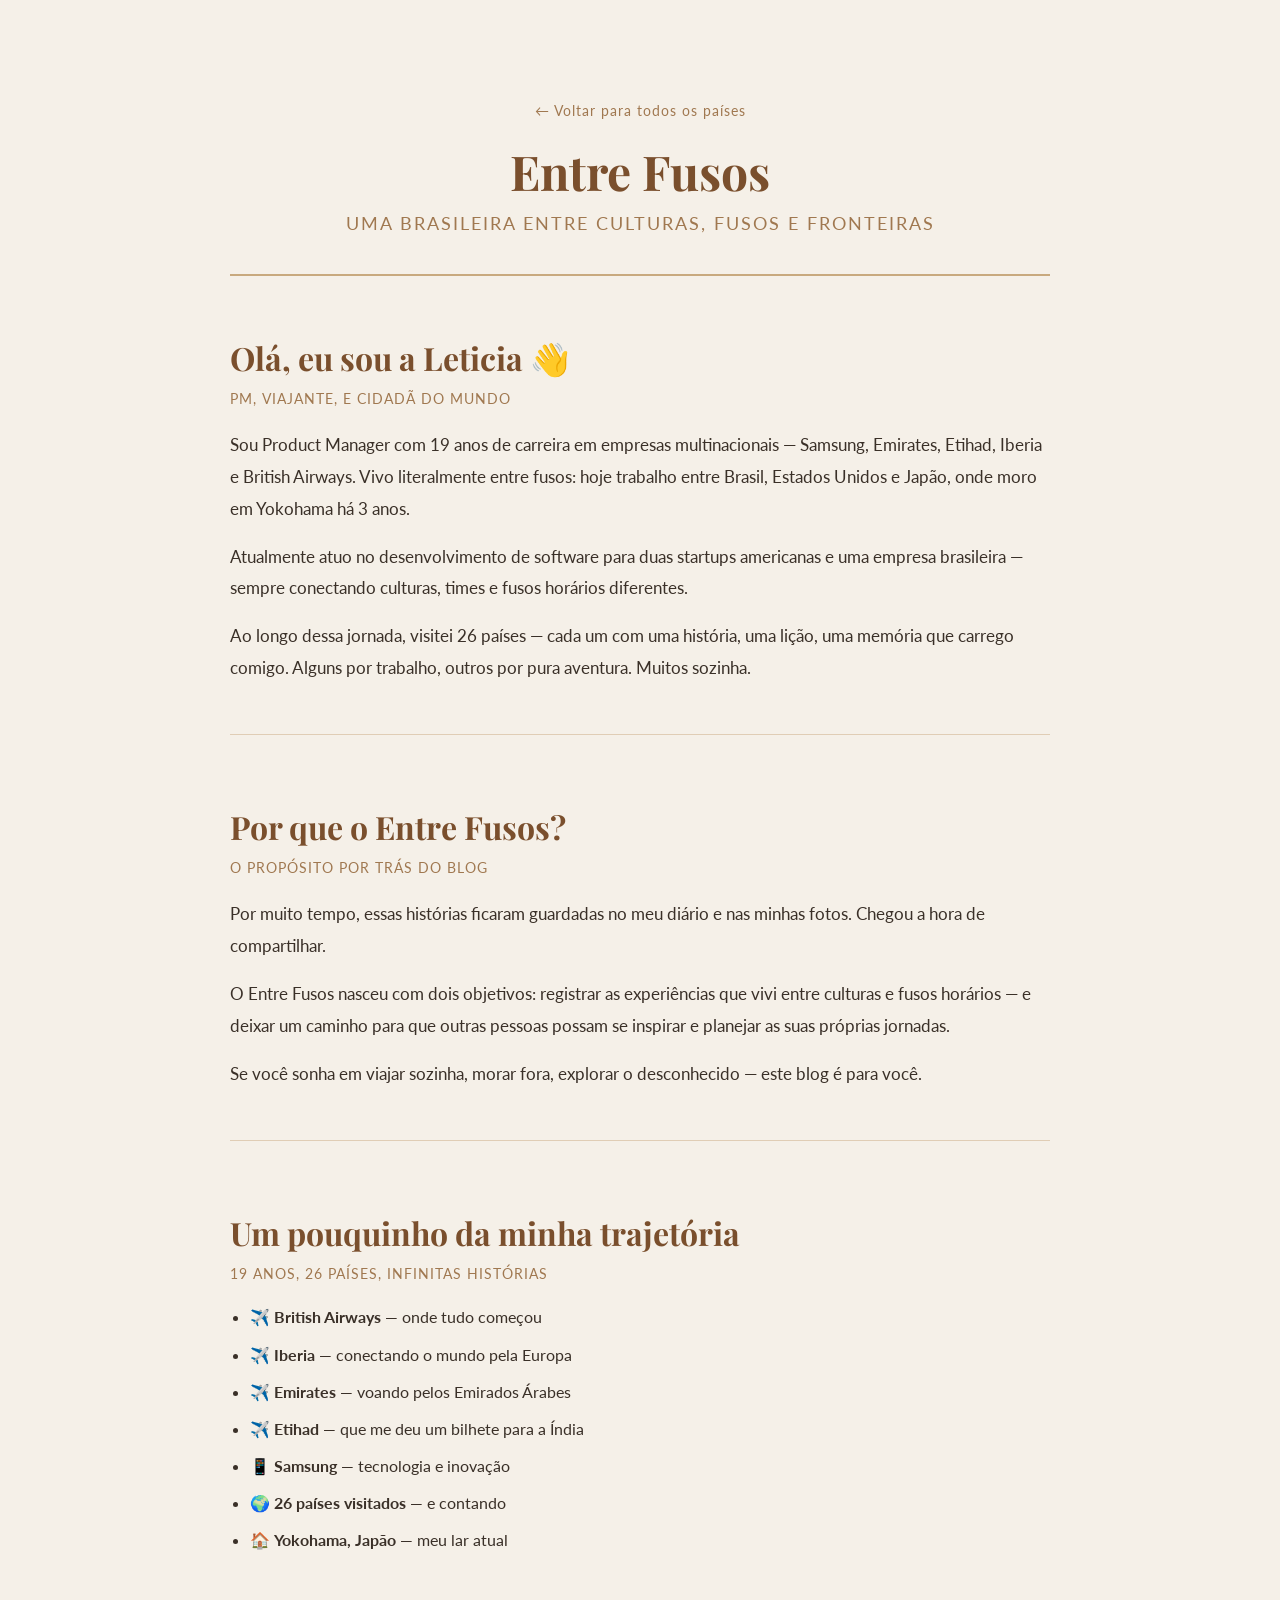
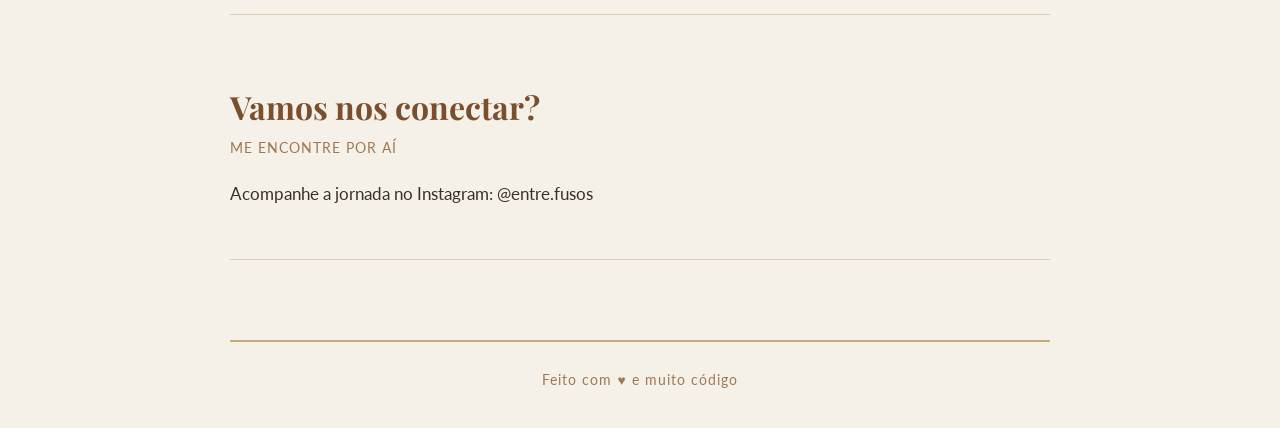
==== sobre.html @ e642a3bf "pagina sobre mim adicionada" ====
<!DOCTYPE html>
<html lang="pt-BR">
  <head>
    <meta charset="UTF-8" />
    <title>Sobre — Entre Fusos</title>
    <link rel="stylesheet" href="style.css" />
  </head>
  <body>

    <header>
      <a href="index.html">← Voltar para todos os países</a>
      <h1>Entre Fusos</h1>
      <p>Uma brasileira entre culturas, fusos e fronteiras</p>
    </header>

    <main>

      <article>
        <h2>Olá, eu sou a Leticia 👋</h2>
        <p class="data">PM, viajante, e cidadã do mundo</p>

       <p>
          Sou Product Manager com 19 anos de carreira em empresas multinacionais 
          — Samsung, Emirates, Etihad, Iberia e British Airways. Vivo literalmente 
          entre fusos: hoje trabalho entre Brasil, Estados Unidos e Japão, 
          onde moro em Yokohama há 3 anos.
        </p>
        <p>
          Atualmente atuo no desenvolvimento de software para duas startups 
          americanas e uma empresa brasileira — sempre conectando culturas, 
          times e fusos horários diferentes.
        </p>

        <p>
          Ao longo dessa jornada, visitei 26 países — cada um com uma história, 
          uma lição, uma memória que carrego comigo. Alguns por trabalho, 
          outros por pura aventura. Muitos sozinha.
        </p>
      </article>

      <article>
        <h2>Por que o Entre Fusos?</h2>
        <p class="data">O propósito por trás do blog</p>

        <p>
          Por muito tempo, essas histórias ficaram guardadas no meu diário e nas 
          minhas fotos. Chegou a hora de compartilhar.
        </p>

        <p>
          O Entre Fusos nasceu com dois objetivos: registrar as experiências que 
          vivi entre culturas e fusos horários — e deixar um caminho para que 
          outras pessoas possam se inspirar e planejar as suas próprias jornadas.
        </p>

        <p>
          Se você sonha em viajar sozinha, morar fora, explorar o desconhecido — 
          este blog é para você.
        </p>
      </article>

      <article>
        <h2>Um pouquinho da minha trajetória</h2>
        <p class="data">19 anos, 26 países, infinitas histórias</p>

        <ul>
          <li>✈️ <strong>British Airways</strong> — onde tudo começou</li>
          <li>✈️ <strong>Iberia</strong> — conectando o mundo pela Europa</li>
          <li>✈️ <strong>Emirates</strong> — voando pelos Emirados Árabes</li>
          <li>✈️ <strong>Etihad</strong> — que me deu um bilhete para a Índia</li>
          <li>📱 <strong>Samsung</strong> — tecnologia e inovação</li>
          <li>🌍 <strong>26 países visitados</strong> — e contando</li>
          <li>🏠 <strong>Yokohama, Japão</strong> — meu lar atual</li>
        </ul>
      </article>

      <article>
        <h2>Vamos nos conectar?</h2>
        <p class="data">Me encontre por aí</p>
        <p>
          Acompanhe a jornada no Instagram: 
          <a href="https://instagram.com/entre.fusos" target="_blank">@entre.fusos</a>
        </p>
      </article>

    </main>

    <footer>
      <p>Feito com ♥ e muito código</p>
    </footer>

  </body>
</html>
---- style.css ----
/* ===== FONTES ===== */
@import url('https://fonts.googleapis.com/css2?family=Playfair+Display:wght@400;700&family=Lato:wght@400;300&display=swap');

/* ===== GERAL ===== */
* {
  box-sizing: border-box;
  margin: 0;
  padding: 0;
}

body {
  font-family: 'Lato', sans-serif;
  background-color: #f5f0e8;
  color: #3a3028;
  max-width: 860px;
  margin: 0 auto;
  padding: 40px 20px;
}

/* ===== HEADER ===== */
header {
  text-align: center;
  padding: 60px 0 40px;
  border-bottom: 2px solid #c8a97e;
  margin-bottom: 60px;
}

header h1 {
  font-family: 'Playfair Display', serif;
  font-size: 3rem;
  color: #7a4f2d;
  margin-bottom: 10px;
}

header p {
  font-size: 1.1rem;
  color: #a07850;
  letter-spacing: 2px;
  text-transform: uppercase;
}

header a {
  display: inline-block;
  margin-bottom: 20px;
  color: #a07850;
  text-decoration: none;
  font-size: 0.9rem;
  letter-spacing: 1px;
}

header a:hover {
  color: #7a4f2d;
}

/* ===== GRADE DE PAÍSES ===== */
.grade {
  display: grid;
  grid-template-columns: repeat(4, 1fr);
  gap: 20px;
}

.card {
  background-color: #fff8f0;
  border: 1px solid #e0cdb5;
  border-radius: 12px;
  padding: 30px 15px;
  text-align: center;
  font-size: 1rem;
  font-family: 'Lato', sans-serif;
  color: #3a3028;
  transition: transform 0.2s, box-shadow 0.2s;
  box-shadow: 0 2px 6px rgba(0,0,0,0.05);
}

.card:hover {
  transform: translateY(-4px);
  box-shadow: 0 8px 20px rgba(0,0,0,0.1);
}

a {
  text-decoration: none;
  color: #3a3028;
}

/* ===== ARTIGOS ===== */
article {
  margin-bottom: 70px;
  padding-bottom: 50px;
  border-bottom: 1px solid #e0cdb5;
}

article h2 {
  font-family: 'Playfair Display', serif;
  font-size: 2rem;
  color: #7a4f2d;
  margin-bottom: 8px;
}

article p {
  font-size: 1.05rem;
  line-height: 1.9;
  margin-top: 16px;
  color: #3a3028;
}

.data {
  color: #a07850;
  font-size: 0.85rem;
  letter-spacing: 1px;
  text-transform: uppercase;
  margin-top: 0 !important;
}

/* ===== FOTOS COM LEGENDA ===== */
figure {
  margin: 30px 0;
}

figure img {
  width: 100%;
  border-radius: 8px;
  display: block;
}

figcaption {
  margin-top: 10px;
  font-size: 0.85rem;
  color: #a07850;
  text-align: center;
  font-style: italic;
}

/* ===== VIDEO ===== */
iframe {
  width: 100%;
  height: 400px;
  border-radius: 8px;
  margin-top: 30px;
}

/* ===== FOOTER ===== */
footer {
  margin-top: 80px;
  border-top: 2px solid #c8a97e;
  padding-top: 30px;
  font-size: 0.85rem;
  color: #a07850;
  text-align: center;
  letter-spacing: 1px;
}/* Filtros */
.filtros {
  display: flex;
  flex-wrap: wrap;
  gap: 10px;
  margin-bottom: 40px;
}

.filtro {
  background-color: #fff8f0;
  border: 1px solid #e0cdb5;
  border-radius: 20px;
  padding: 8px 20px;
  font-family: 'Lato', sans-serif;
  font-size: 0.9rem;
  color: #3a3028;
  cursor: pointer;
  transition: all 0.2s;
}

.filtro:hover {
  background-color: #c8a97e;
  color: #fff;
}

.filtro.ativo {
  background-color: #7a4f2d;
  color: #fff;
  border-color: #7a4f2d;
}/* Listas */
article ul {
  margin-top: 16px;
  padding-left: 20px;
}

article ul li {
  margin-bottom: 10px;
  line-height: 1.7;
}

article h3 {
  font-family: 'Playfair Display', serif;
  font-size: 1.2rem;
  color: #7a4f2d;
  margin-top: 30px;
}
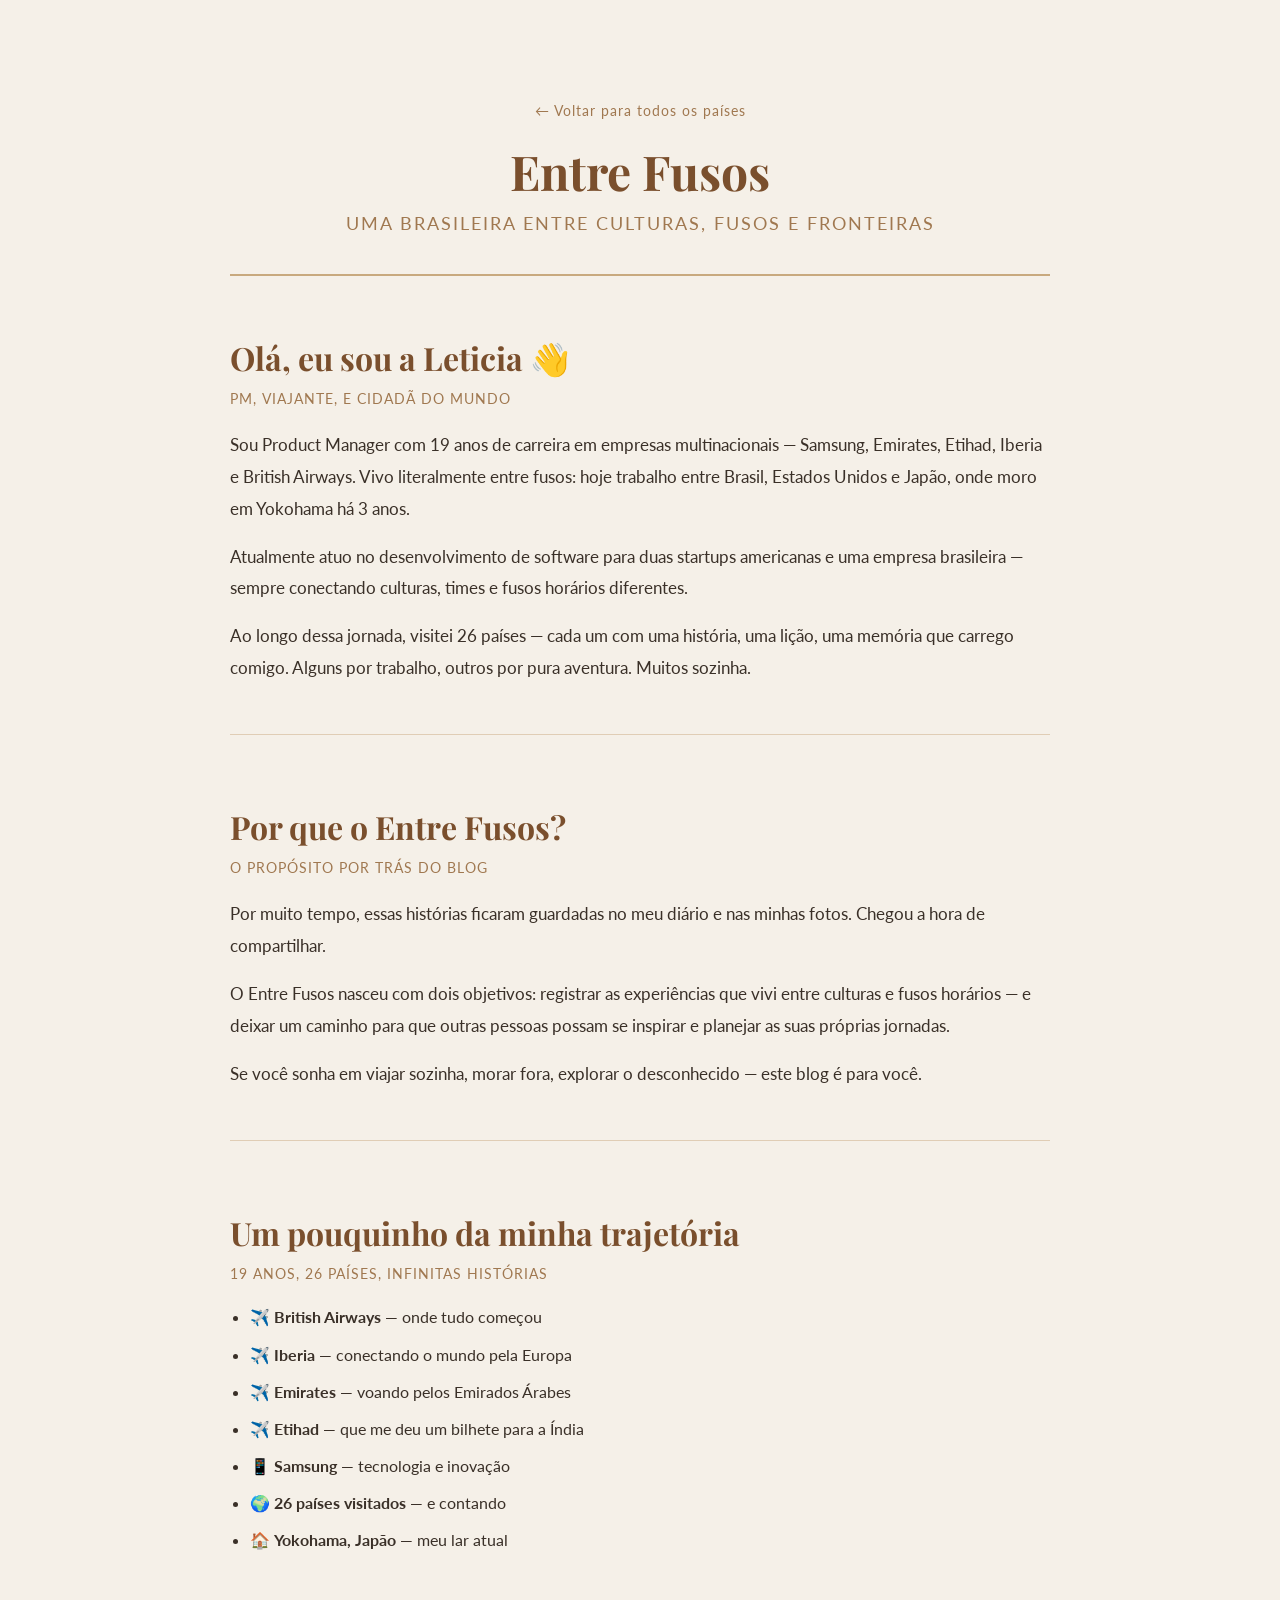
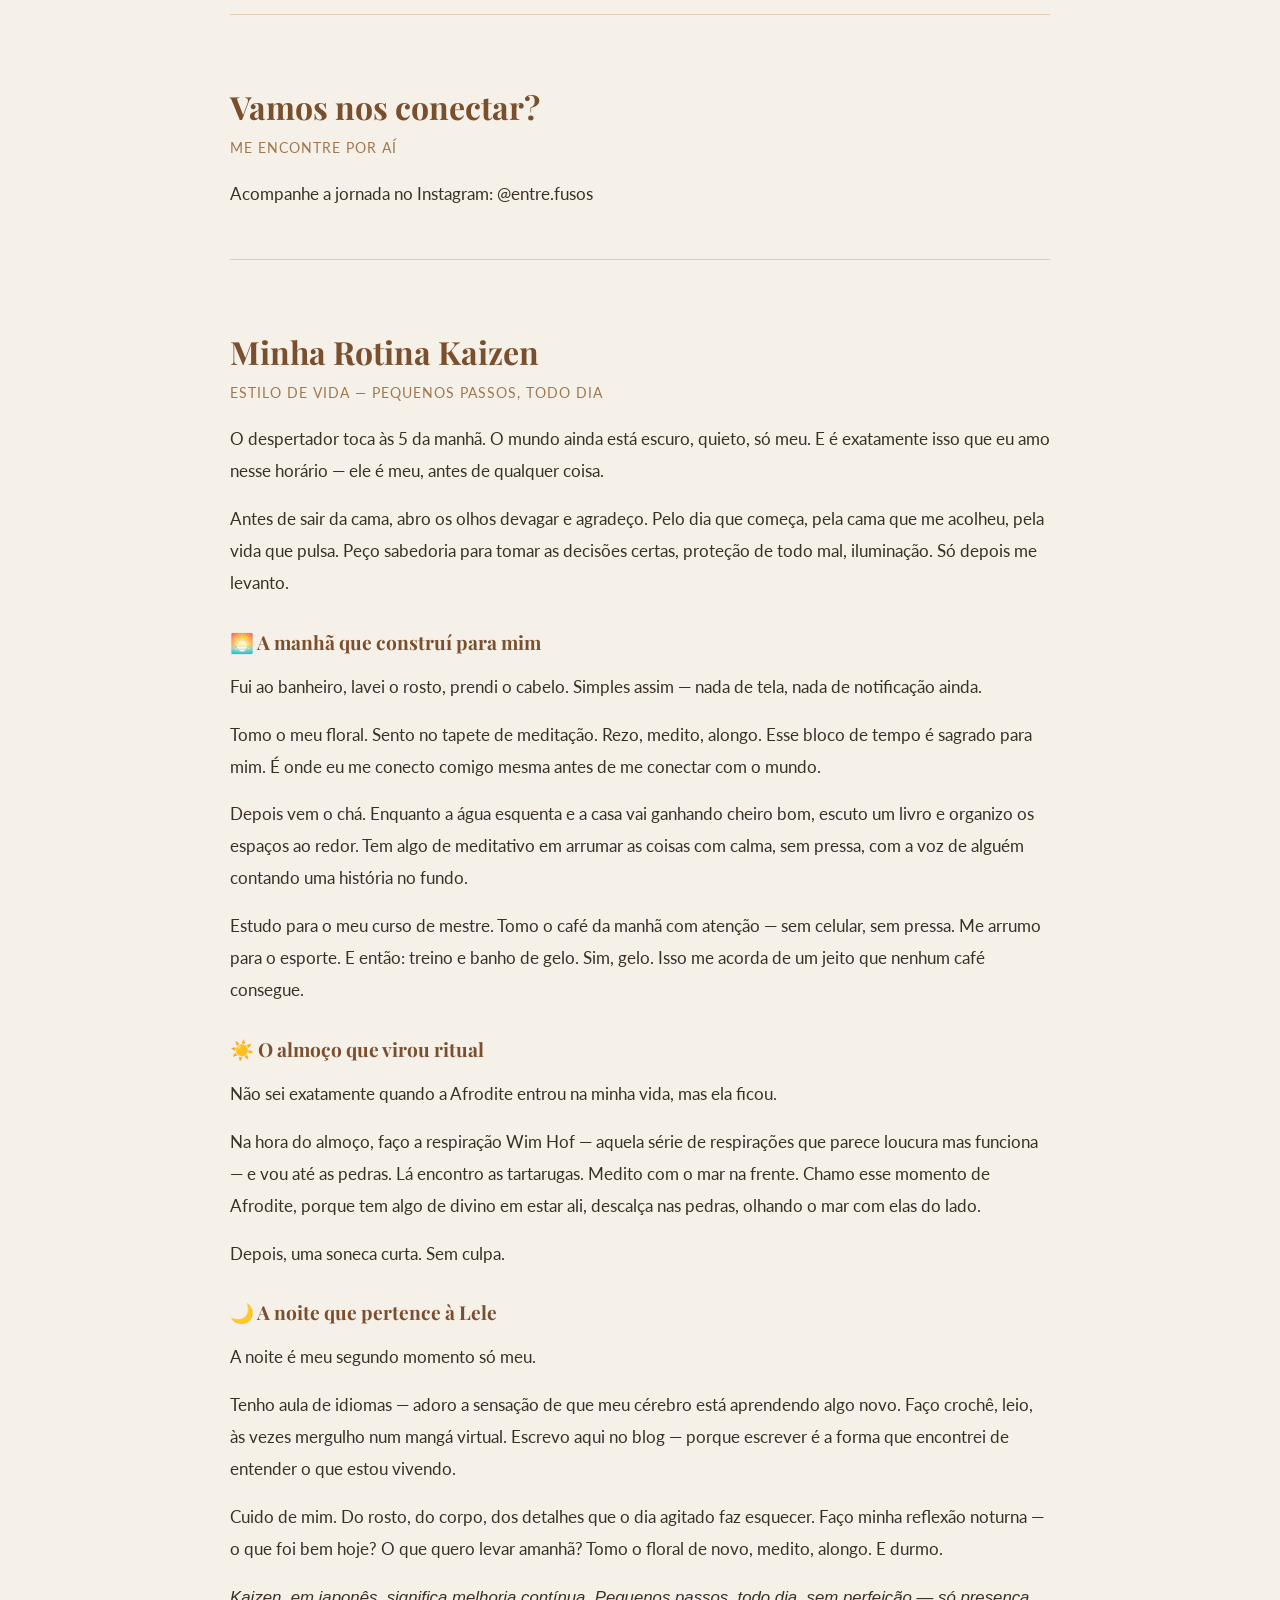
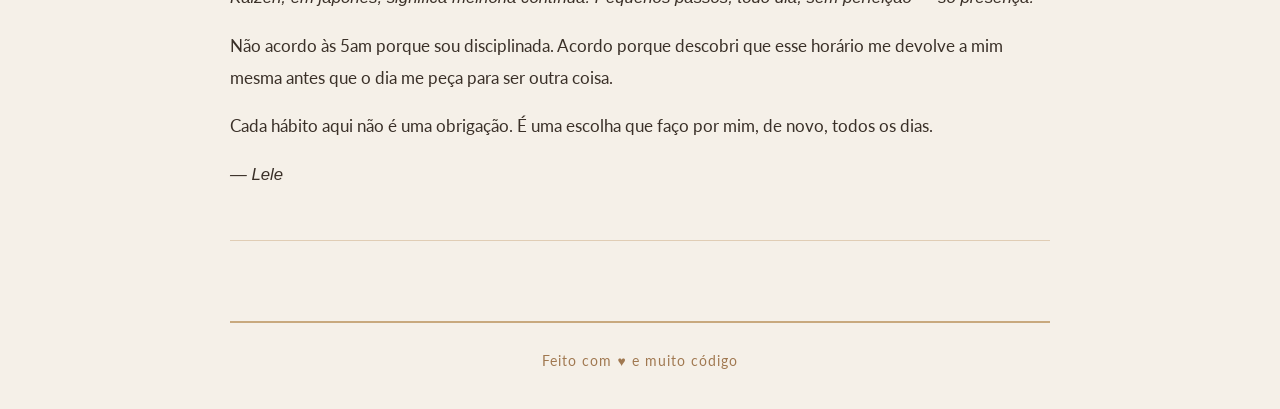
==== commit 7b9b4e39: "rotina kaizen adicionada na pagina sobre mim" ====
--- a/sobre.html
+++ b/sobre.html
@@ -82,7 +82,92 @@
           <a href="https://instagram.com/entre.fusos" target="_blank">@entre.fusos</a>
         </p>
       </article>
+<article>
+        <h2>Minha Rotina Kaizen</h2>
+        <p class="data">Estilo de vida — pequenos passos, todo dia</p>
 
+        <p>
+          O despertador toca às 5 da manhã. O mundo ainda está escuro, quieto, 
+          só meu. E é exatamente isso que eu amo nesse horário — ele é meu, 
+          antes de qualquer coisa.
+        </p>
+        <p>
+          Antes de sair da cama, abro os olhos devagar e agradeço. Pelo dia que 
+          começa, pela cama que me acolheu, pela vida que pulsa. Peço sabedoria 
+          para tomar as decisões certas, proteção de todo mal, iluminação. 
+          Só depois me levanto.
+        </p>
+
+        <h3>🌅 A manhã que construí para mim</h3>
+        <p>
+          Fui ao banheiro, lavei o rosto, prendi o cabelo. Simples assim — 
+          nada de tela, nada de notificação ainda.
+        </p>
+        <p>
+          Tomo o meu floral. Sento no tapete de meditação. Rezo, medito, alongo. 
+          Esse bloco de tempo é sagrado para mim. É onde eu me conecto comigo 
+          mesma antes de me conectar com o mundo.
+        </p>
+        <p>
+          Depois vem o chá. Enquanto a água esquenta e a casa vai ganhando cheiro 
+          bom, escuto um livro e organizo os espaços ao redor. Tem algo de 
+          meditativo em arrumar as coisas com calma, sem pressa, com a voz de 
+          alguém contando uma história no fundo.
+        </p>
+        <p>
+          Estudo para o meu curso de mestre. Tomo o café da manhã com atenção — 
+          sem celular, sem pressa. Me arrumo para o esporte. E então: treino e 
+          banho de gelo. Sim, gelo. Isso me acorda de um jeito que nenhum café 
+          consegue.
+        </p>
+
+        <h3>☀️ O almoço que virou ritual</h3>
+        <p>
+          Não sei exatamente quando a Afrodite entrou na minha vida, mas ela ficou.
+        </p>
+        <p>
+          Na hora do almoço, faço a respiração Wim Hof — aquela série de 
+          respirações que parece loucura mas funciona — e vou até as pedras. 
+          Lá encontro as tartarugas. Medito com o mar na frente. Chamo esse 
+          momento de Afrodite, porque tem algo de divino em estar ali, descalça 
+          nas pedras, olhando o mar com elas do lado.
+        </p>
+        <p>
+          Depois, uma soneca curta. Sem culpa.
+        </p>
+
+        <h3>🌙 A noite que pertence à Lele</h3>
+        <p>
+          A noite é meu segundo momento só meu.
+        </p>
+        <p>
+          Tenho aula de idiomas — adoro a sensação de que meu cérebro está 
+          aprendendo algo novo. Faço crochê, leio, às vezes mergulho num mangá 
+          virtual. Escrevo aqui no blog — porque escrever é a forma que encontrei 
+          de entender o que estou vivendo.
+        </p>
+        <p>
+          Cuido de mim. Do rosto, do corpo, dos detalhes que o dia agitado faz 
+          esquecer. Faço minha reflexão noturna — o que foi bem hoje? O que quero 
+          levar amanhã? Tomo o floral de novo, medito, alongo. E durmo.
+        </p>
+
+        <p>
+          <em>Kaizen, em japonês, significa melhoria contínua. Pequenos passos, 
+          todo dia, sem perfeição — só presença.</em>
+        </p>
+        <p>
+          Não acordo às 5am porque sou disciplinada. Acordo porque descobri que 
+          esse horário me devolve a mim mesma antes que o dia me peça para ser 
+          outra coisa.
+        </p>
+        <p>
+          Cada hábito aqui não é uma obrigação. É uma escolha que faço por mim, 
+          de novo, todos os dias.
+        </p>
+        <p><em>— Lele</em></p>
+
+      </article>
     </main>
 
     <footer>
--- a/style.css
+++ b/style.css
@@ -192,4 +192,68 @@
   font-size: 1.2rem;
   color: #7a4f2d;
   margin-top: 30px;
+}/* Modo escuro */
+#modo-escuro {
+  position: fixed;
+  top: 20px;
+  right: 20px;
+  background: none;
+  border: 1px solid #c8a97e;
+  border-radius: 50%;
+  width: 40px;
+  height: 40px;
+  font-size: 1.2rem;
+  cursor: pointer;
+}
+
+body.escuro {
+  background-color: #1a1410;
+  color: #f5f0e8;
+}
+
+body.escuro .card {
+  background-color: #2a2018;
+  border-color: #4a3828;
+  color: #f5f0e8;
+}
+
+body.escuro header {
+  border-color: #4a3828;
+}
+
+body.escuro .filtro {
+  background-color: #2a2018;
+  border-color: #4a3828;
+  color: #f5f0e8;
+}
+
+body.escuro .filtro.ativo {
+  background-color: #c8a97e;
+  color: #1a1410;
+}
+
+body.escuro footer {
+  border-color: #4a3828;
+}/* Barra de busca */
+#busca {
+  width: 100%;
+  padding: 12px 20px;
+  margin-bottom: 30px;
+  border: 1px solid #e0cdb5;
+  border-radius: 30px;
+  font-family: 'Lato', sans-serif;
+  font-size: 1rem;
+  background-color: #fff8f0;
+  color: #3a3028;
+  outline: none;
+}
+
+#busca:focus {
+  border-color: #c8a97e;
+}
+
+body.escuro #busca {
+  background-color: #2a2018;
+  border-color: #4a3828;
+  color: #f5f0e8;
 }
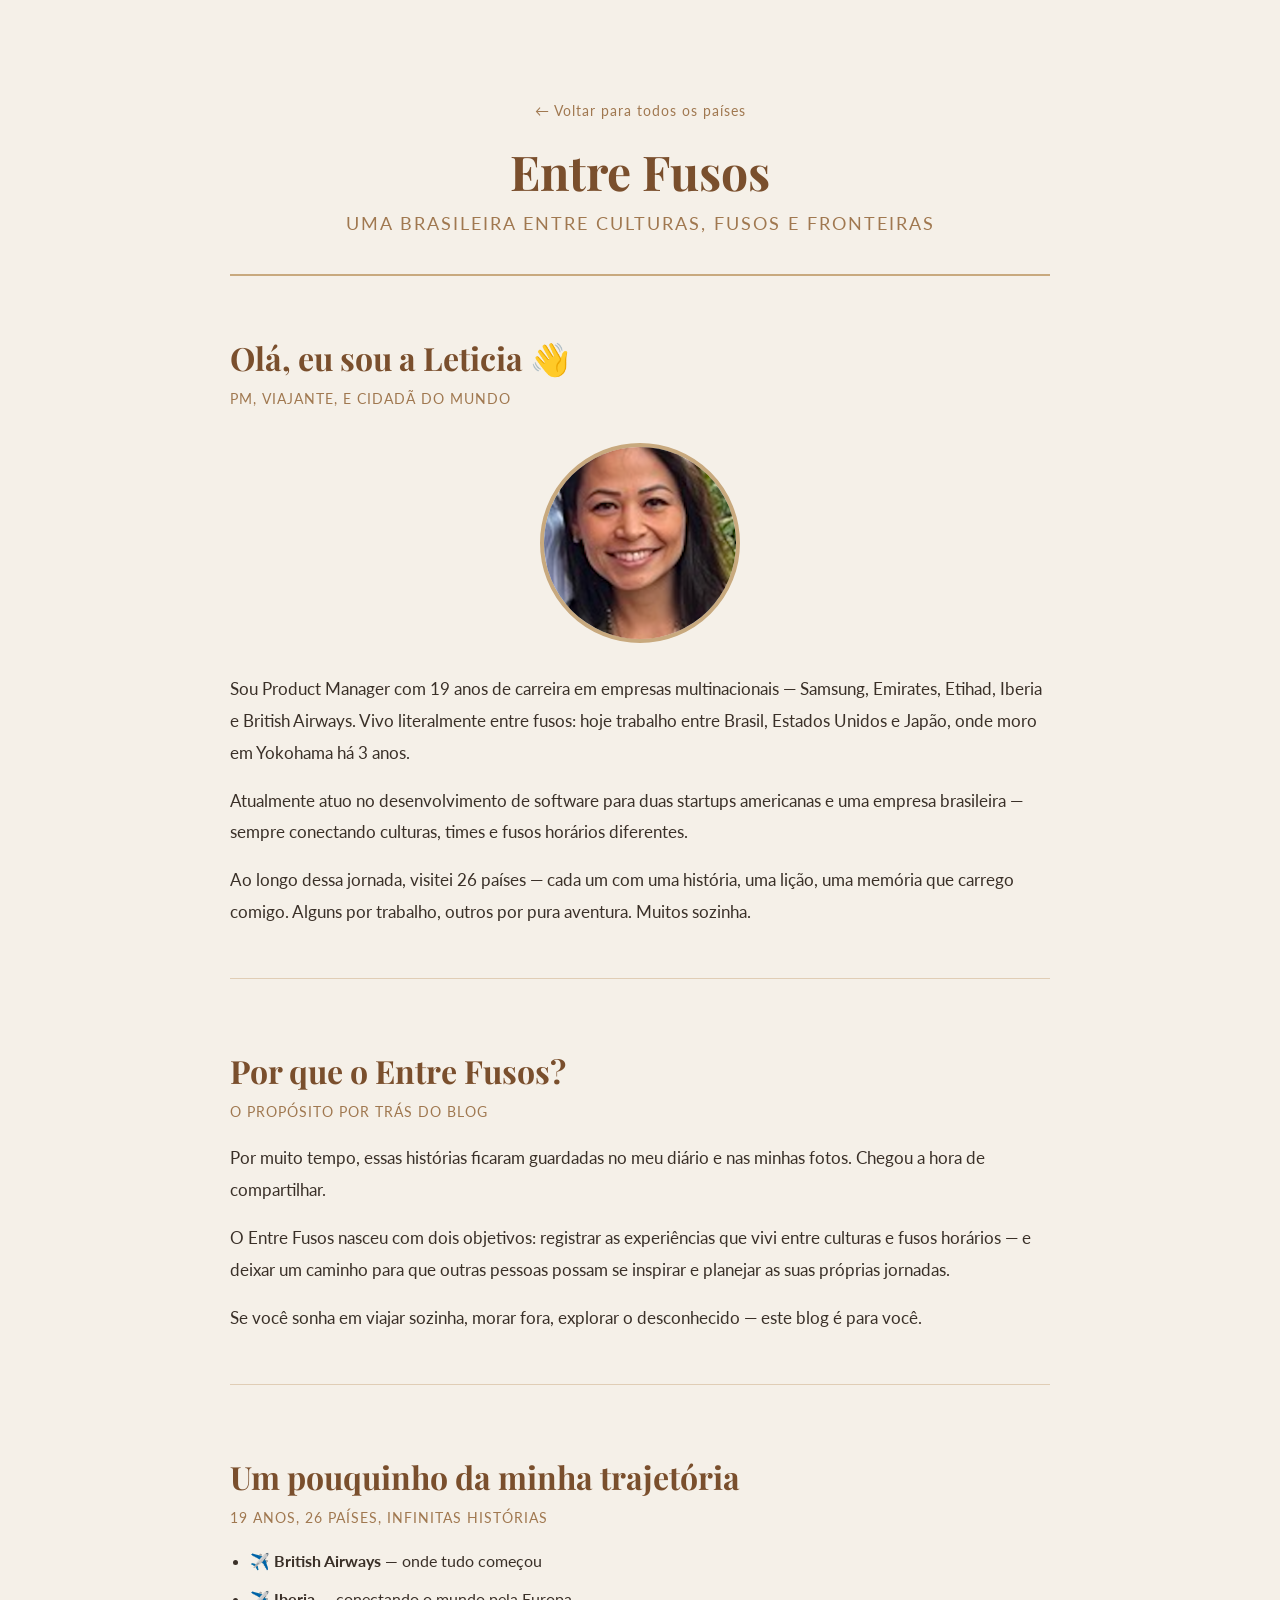
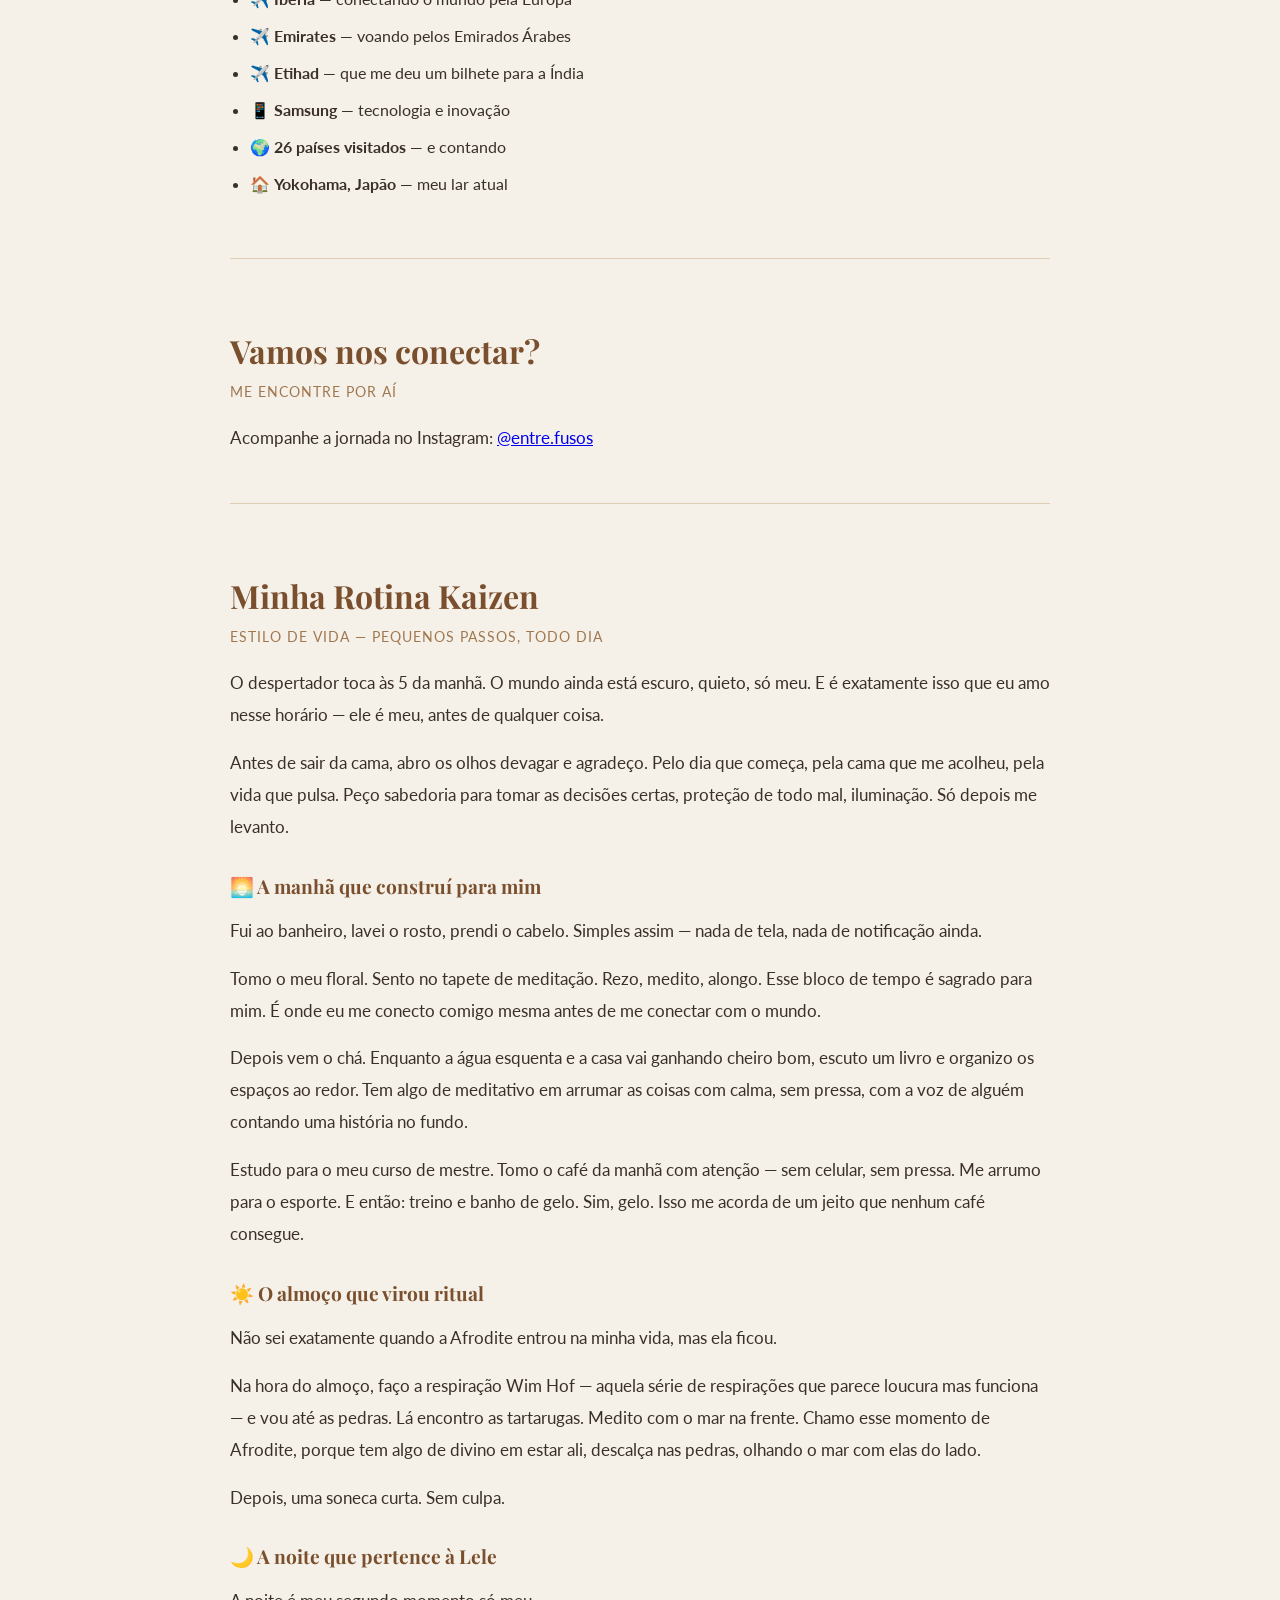
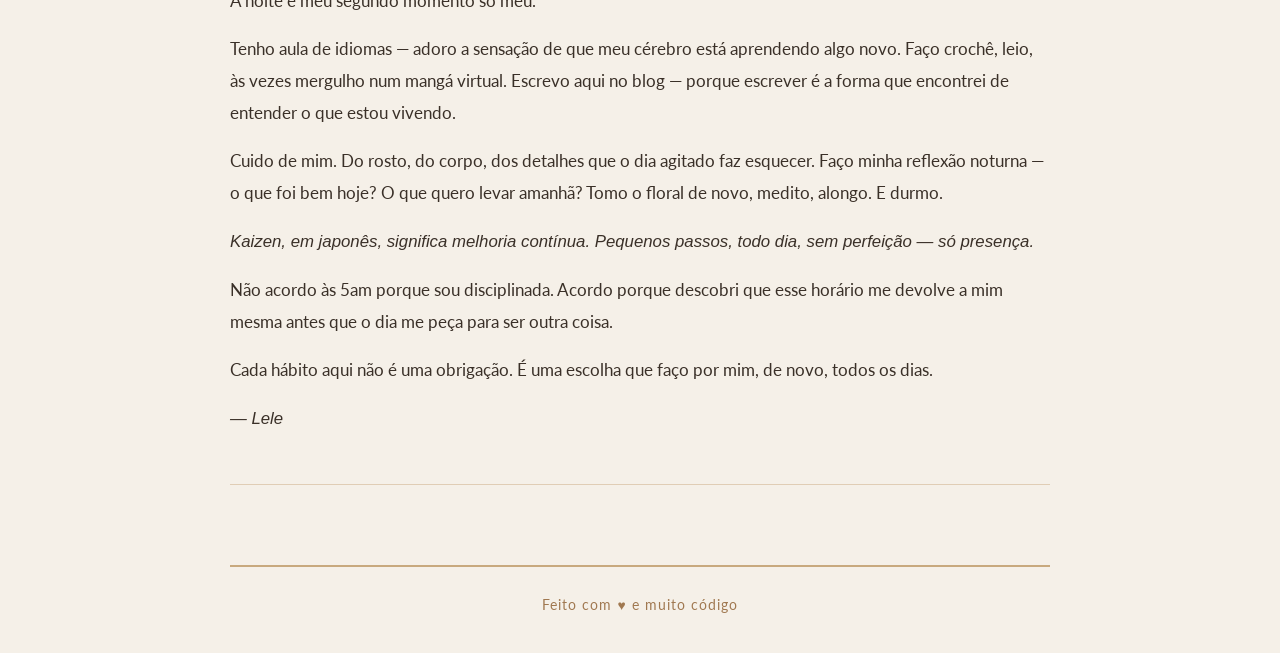
==== commit f7e88525: "foto adicionada na pagina sobre mim" ====
--- a/sobre.html
+++ b/sobre.html
@@ -15,9 +15,12 @@
 
     <main>
 
-      <article>
+<article>
         <h2>Olá, eu sou a Leticia 👋</h2>
         <p class="data">PM, viajante, e cidadã do mundo</p>
+<figure>
+          <img src="fotos/lele.png" alt="Leticia Higashi" class="sobre-foto" />
+        </figure>
 
        <p>
           Sou Product Manager com 19 anos de carreira em empresas multinacionais 
--- a/style.css
+++ b/style.css
@@ -59,11 +59,12 @@
   gap: 20px;
 }
 
+/* Cards com foto */
 .card {
   background-color: #fff8f0;
   border: 1px solid #e0cdb5;
   border-radius: 12px;
-  padding: 30px 15px;
+  overflow: hidden;
   text-align: center;
   font-size: 1rem;
   font-family: 'Lato', sans-serif;
@@ -77,9 +78,16 @@
   box-shadow: 0 8px 20px rgba(0,0,0,0.1);
 }
 
-a {
-  text-decoration: none;
-  color: #3a3028;
+.card img {
+  width: 100%;
+  height: 140px;
+  object-fit: cover;
+  display: block;
+}
+
+.card span {
+  display: block;
+  padding: 15px;
 }
 
 /* ===== ARTIGOS ===== */
@@ -256,4 +264,55 @@
   background-color: #2a2018;
   border-color: #4a3828;
   color: #f5f0e8;
+}/* Lightbox */
+.lightbox {
+  display: none;
+  position: fixed;
+  top: 0;
+  left: 0;
+  width: 100%;
+  height: 100%;
+  background-color: rgba(0, 0, 0, 0.9);
+  z-index: 1000;
+  justify-content: center;
+  align-items: center;
+  cursor: pointer;
+}
+
+.lightbox.ativo {
+  display: flex;
+}
+
+.lightbox img {
+  max-width: 90%;
+  max-height: 90vh;
+  border-radius: 8px;
+  box-shadow: 0 0 40px rgba(0,0,0,0.5);
+}
+
+.lightbox-legenda {
+  position: fixed;
+  bottom: 30px;
+  color: #fff;
+  font-size: 0.9rem;
+  text-align: center;
+  font-style: italic;
+}
+
+figure img {
+  cursor: pointer;
+  transition: opacity 0.2s;
+}
+
+figure img:hover {
+  opacity: 0.85;
+}/* Foto do sobre mim */
+.sobre-foto {
+  width: 200px;
+  height: 200px;
+  border-radius: 50%;
+  object-fit: cover;
+  display: block;
+  margin: 20px auto;
+  border: 4px solid #c8a97e;
 }
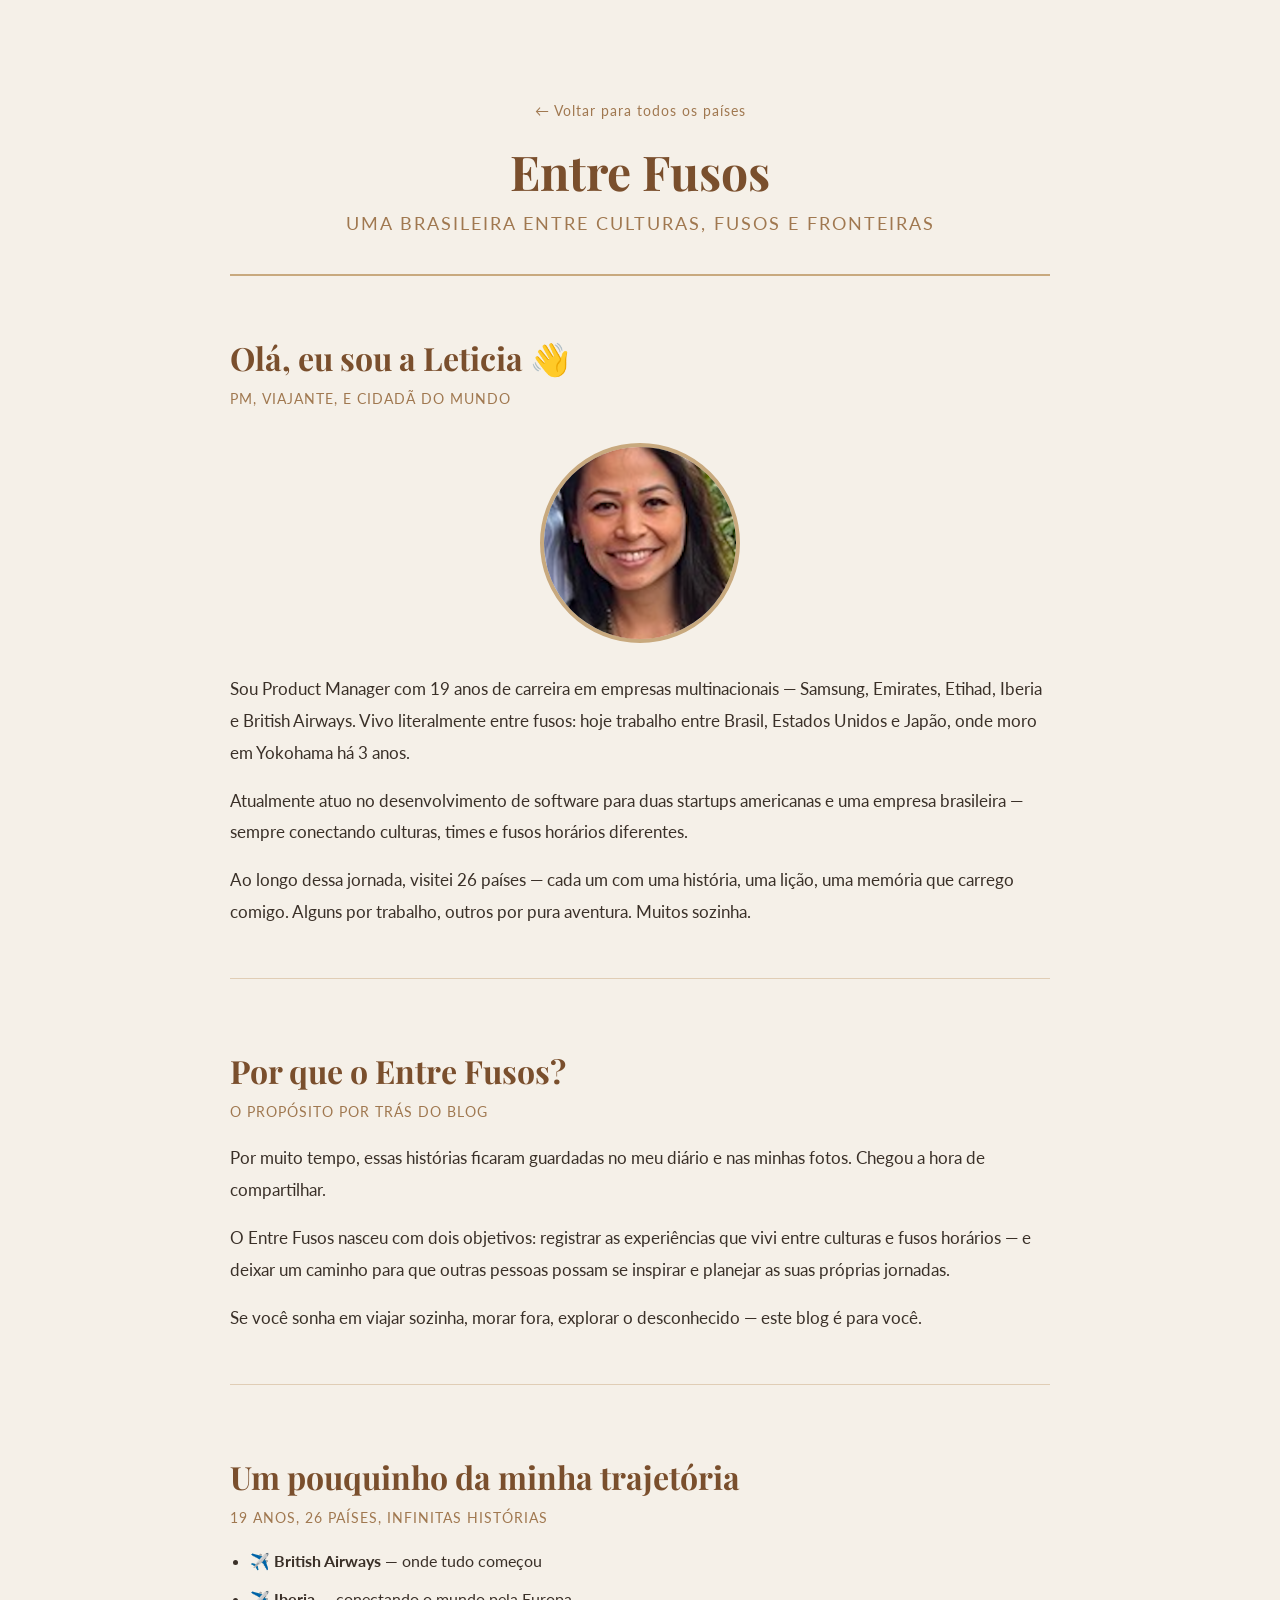
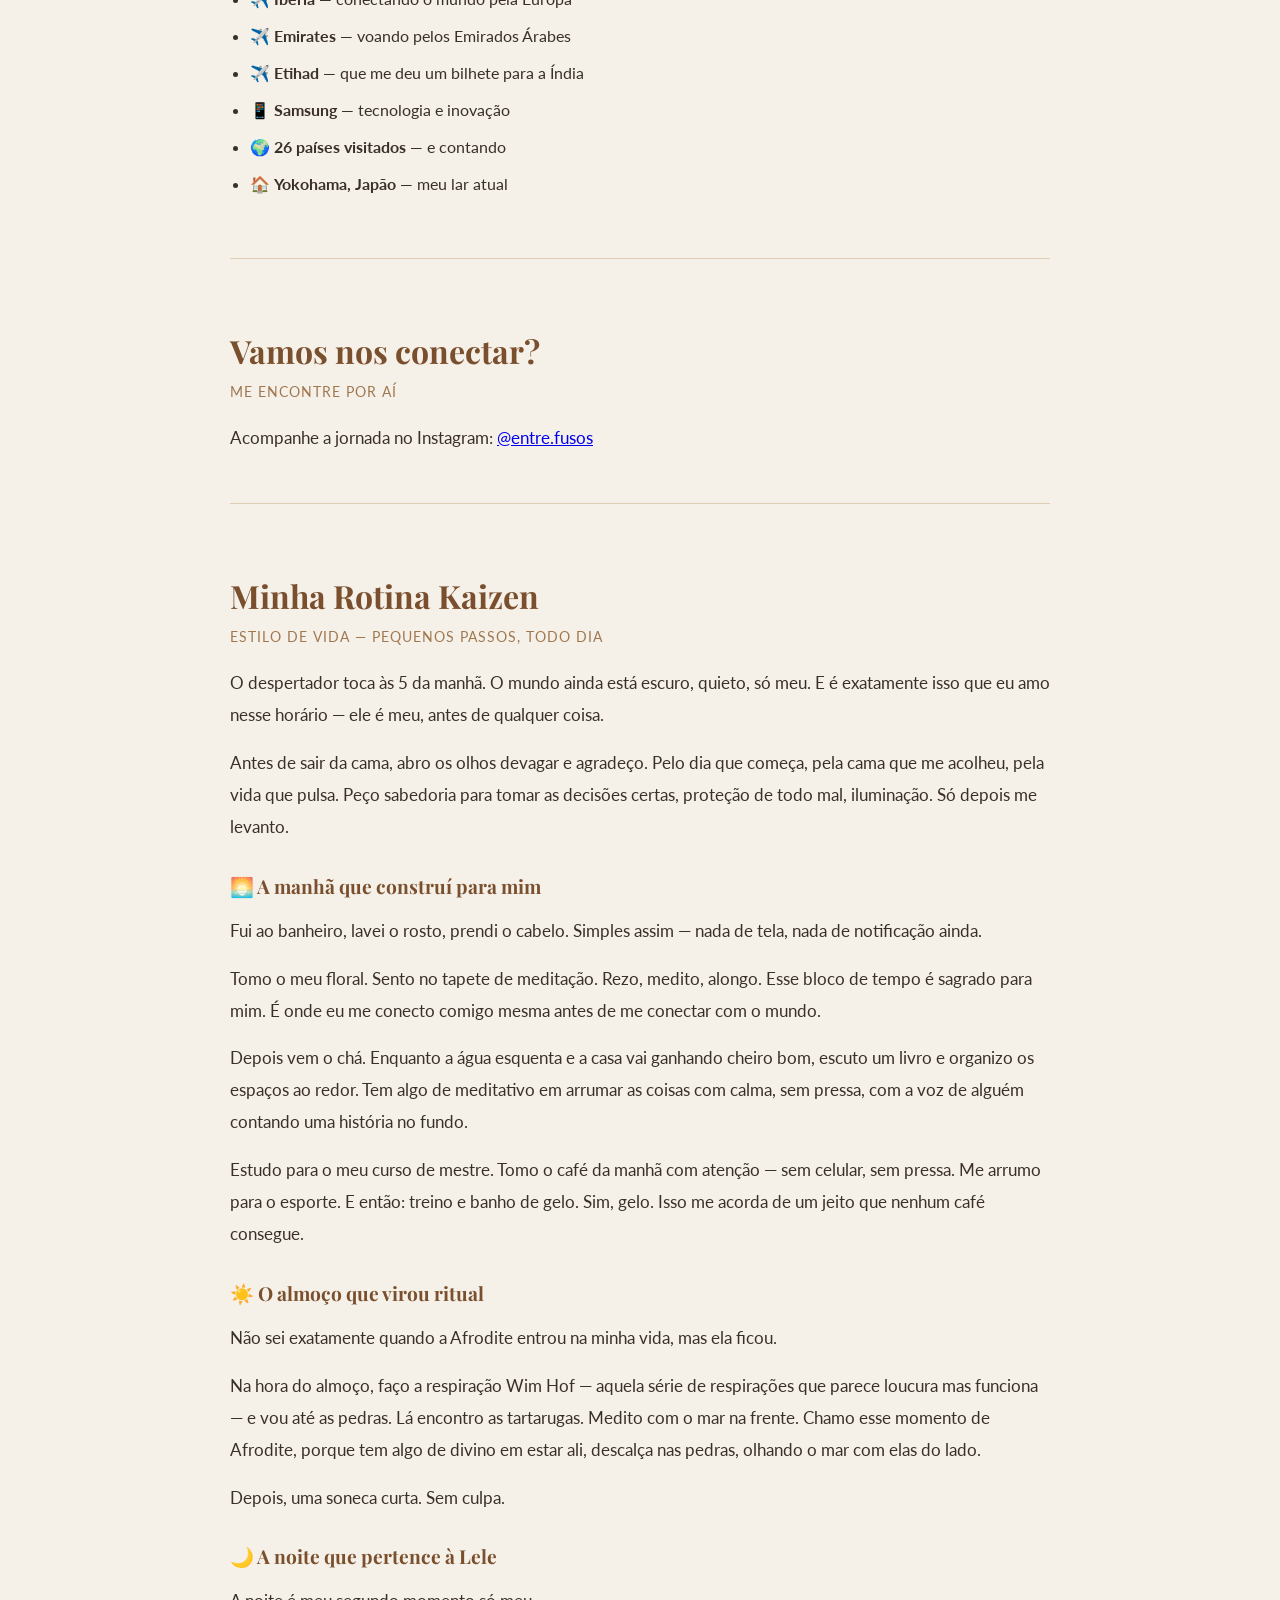
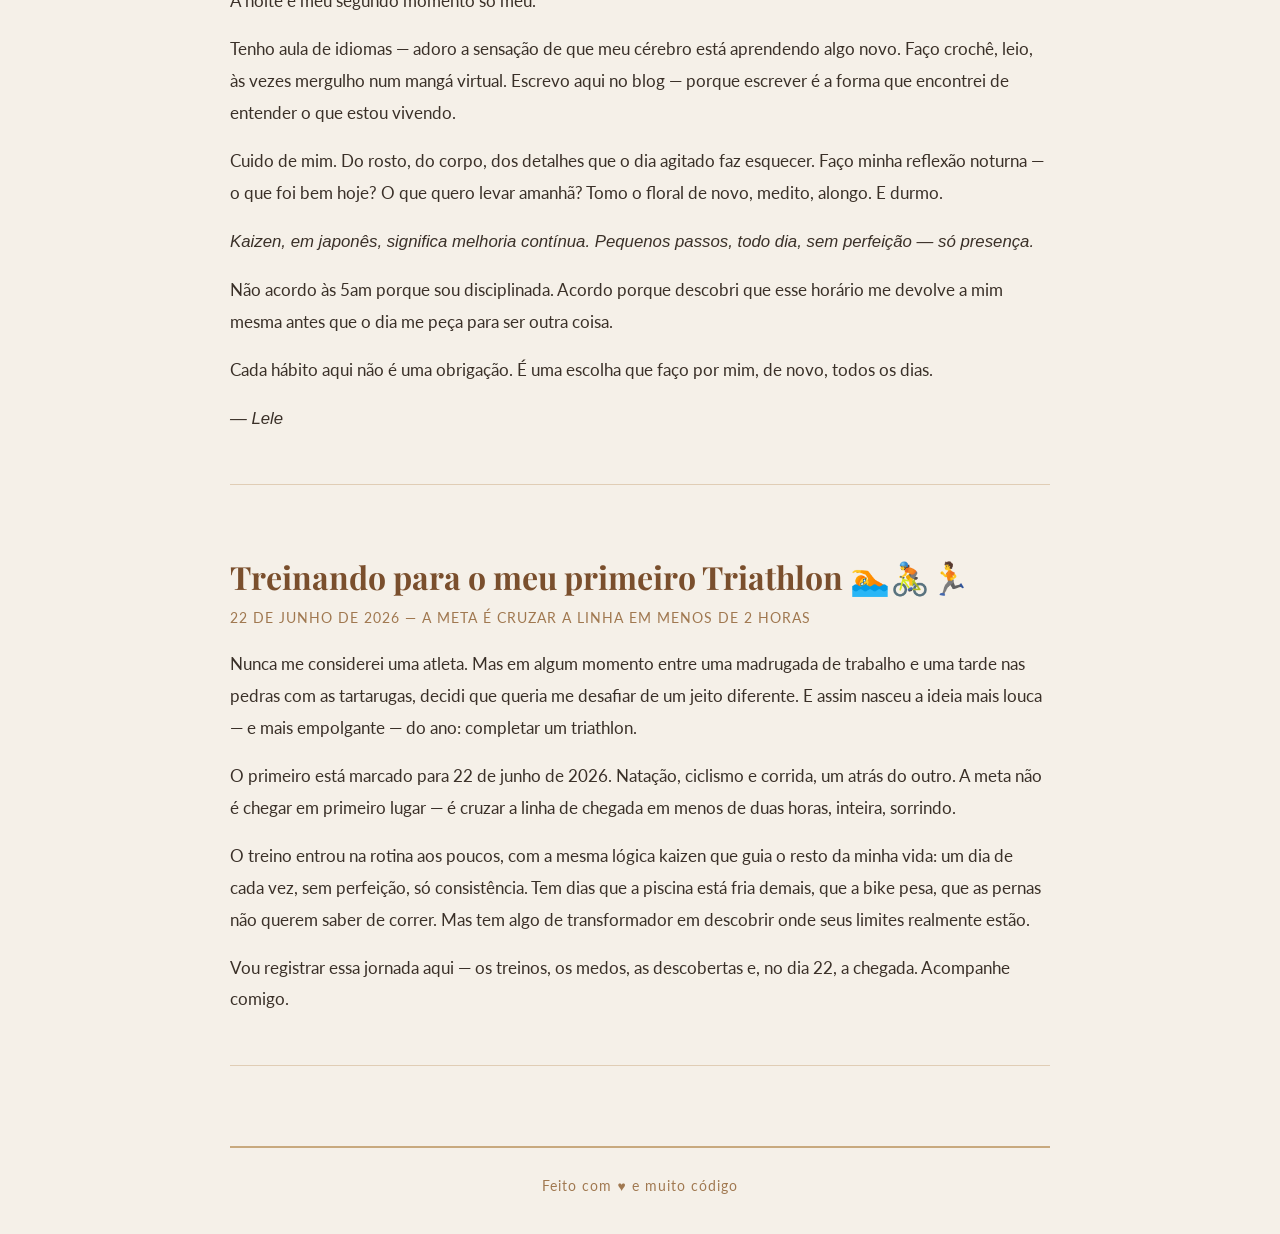
==== commit c0dbd5ca: "secao de triathlon adicionada na pagina sobre mim Co-Authored-By: Claude Sonnet 4.6 <noreply@anthrop" ====
--- a/sobre.html
+++ b/sobre.html
@@ -171,6 +171,36 @@
         <p><em>— Lele</em></p>
 
       </article>
+
+      <article>
+        <h2>Treinando para o meu primeiro Triathlon 🏊🚴🏃</h2>
+        <p class="data">22 de junho de 2026 — a meta é cruzar a linha em menos de 2 horas</p>
+
+        <p>
+          Nunca me considerei uma atleta. Mas em algum momento entre uma madrugada de trabalho
+          e uma tarde nas pedras com as tartarugas, decidi que queria me desafiar de um jeito
+          diferente. E assim nasceu a ideia mais louca — e mais empolgante — do ano:
+          completar um triathlon.
+        </p>
+
+        <p>
+          O primeiro está marcado para 22 de junho de 2026. Natação, ciclismo e corrida,
+          um atrás do outro. A meta não é chegar em primeiro lugar — é cruzar a linha
+          de chegada em menos de duas horas, inteira, sorrindo.
+        </p>
+
+        <p>
+          O treino entrou na rotina aos poucos, com a mesma lógica kaizen que guia o resto
+          da minha vida: um dia de cada vez, sem perfeição, só consistência.
+          Tem dias que a piscina está fria demais, que a bike pesa, que as pernas não querem saber
+          de correr. Mas tem algo de transformador em descobrir onde seus limites realmente estão.
+        </p>
+
+        <p>
+          Vou registrar essa jornada aqui — os treinos, os medos, as descobertas e,
+          no dia 22, a chegada. Acompanhe comigo.
+        </p>
+      </article>
     </main>
 
     <footer>
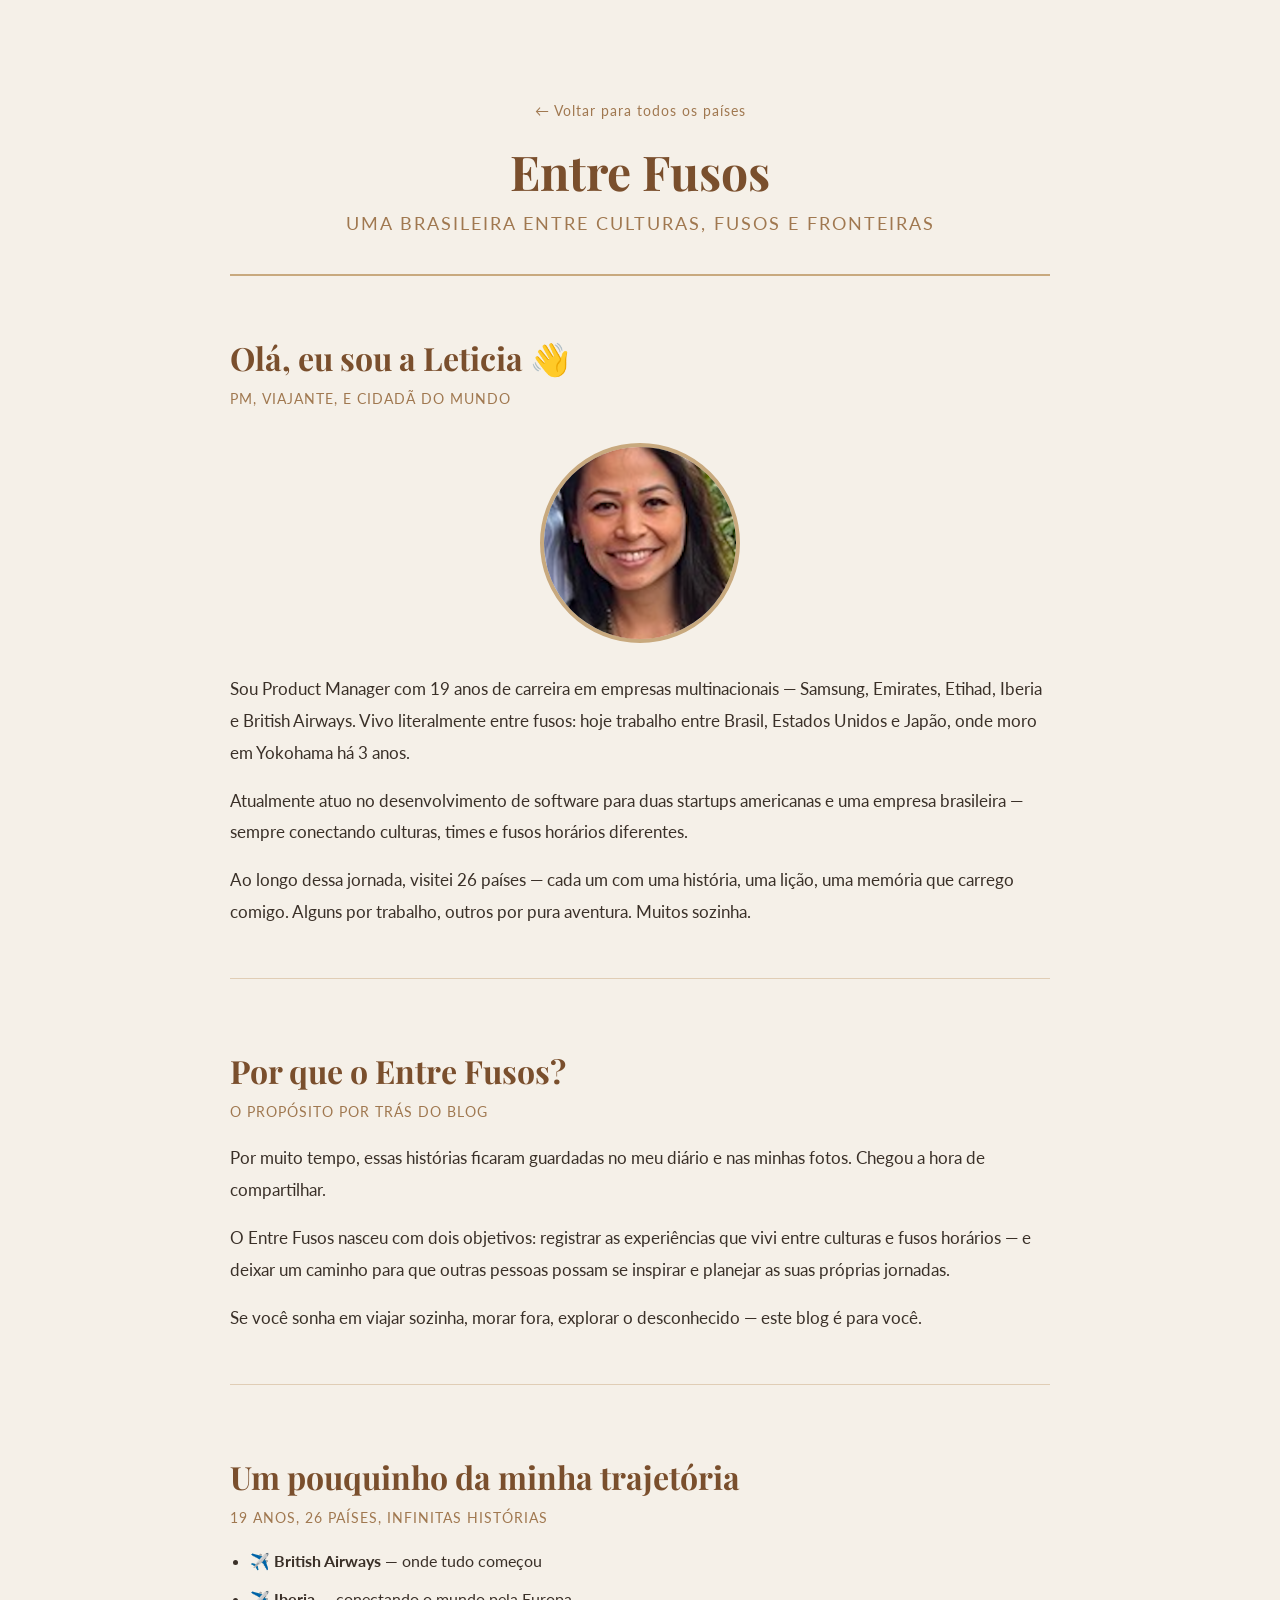
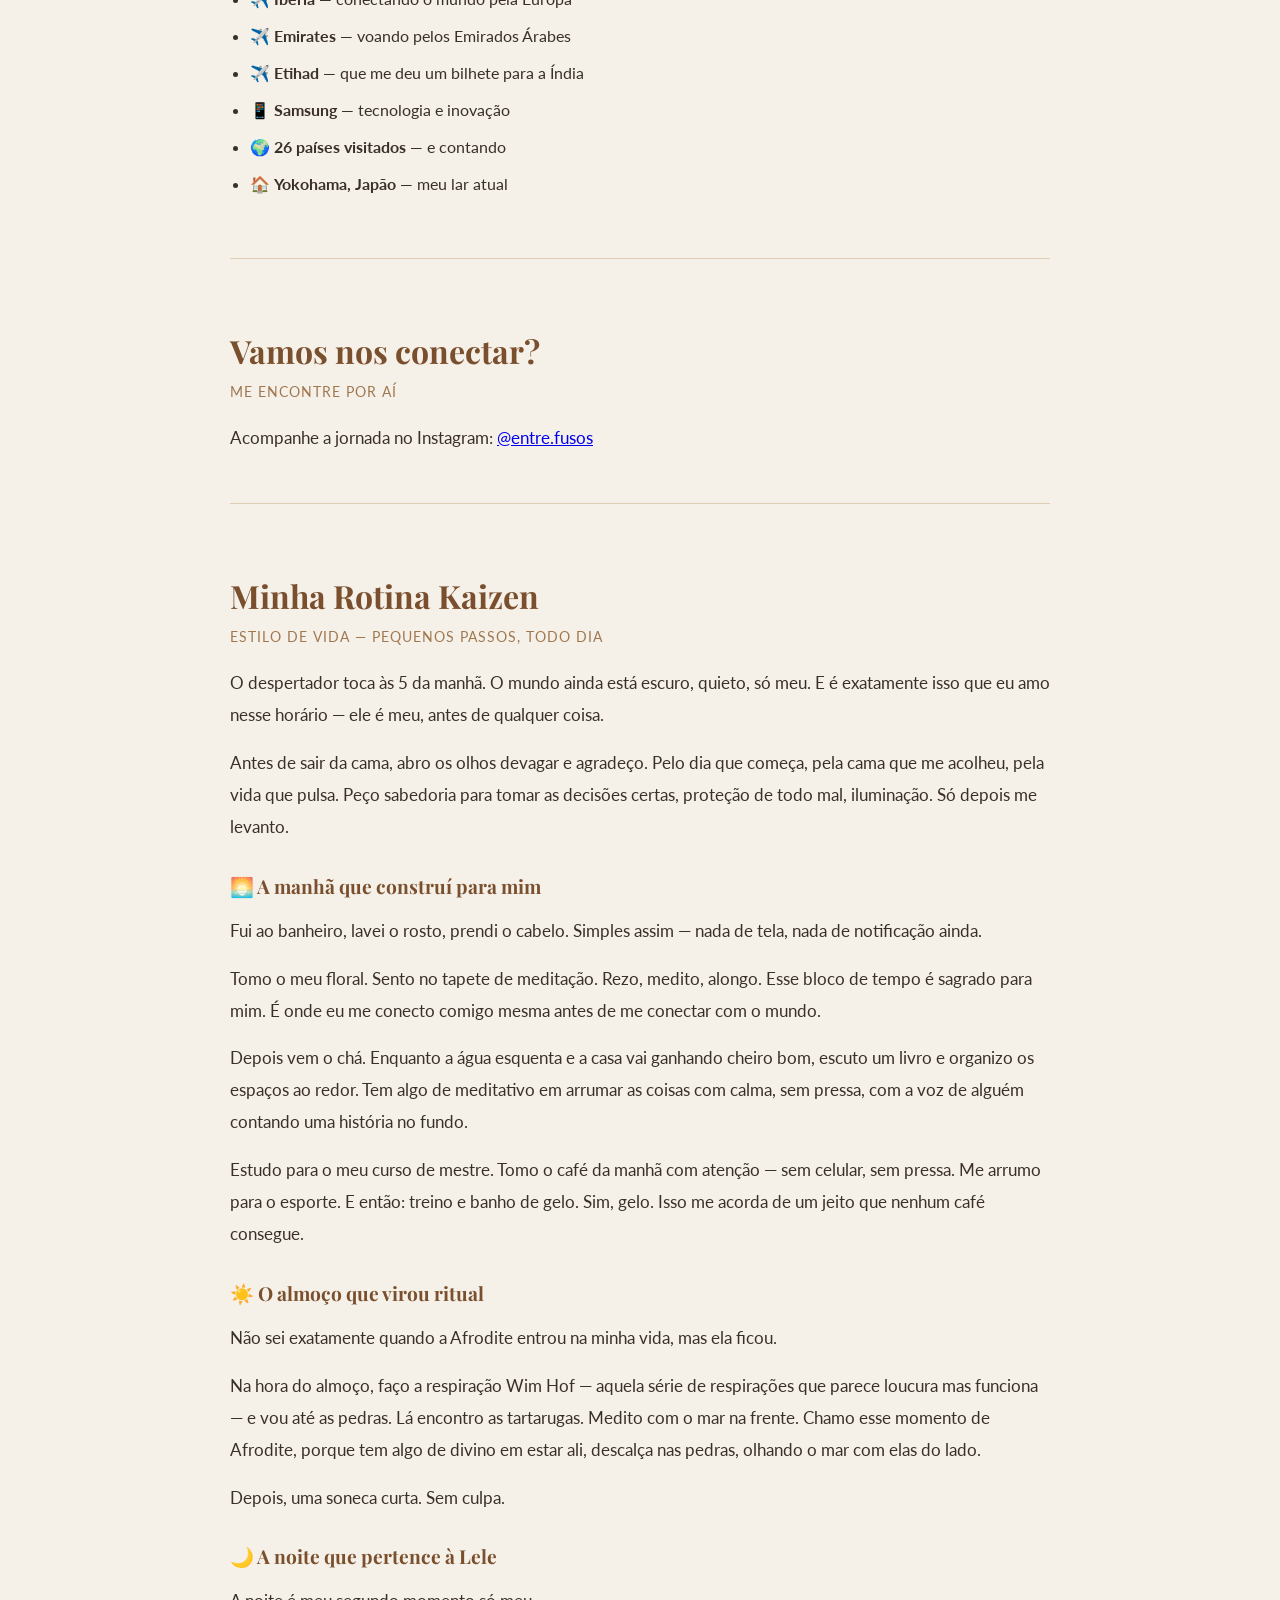
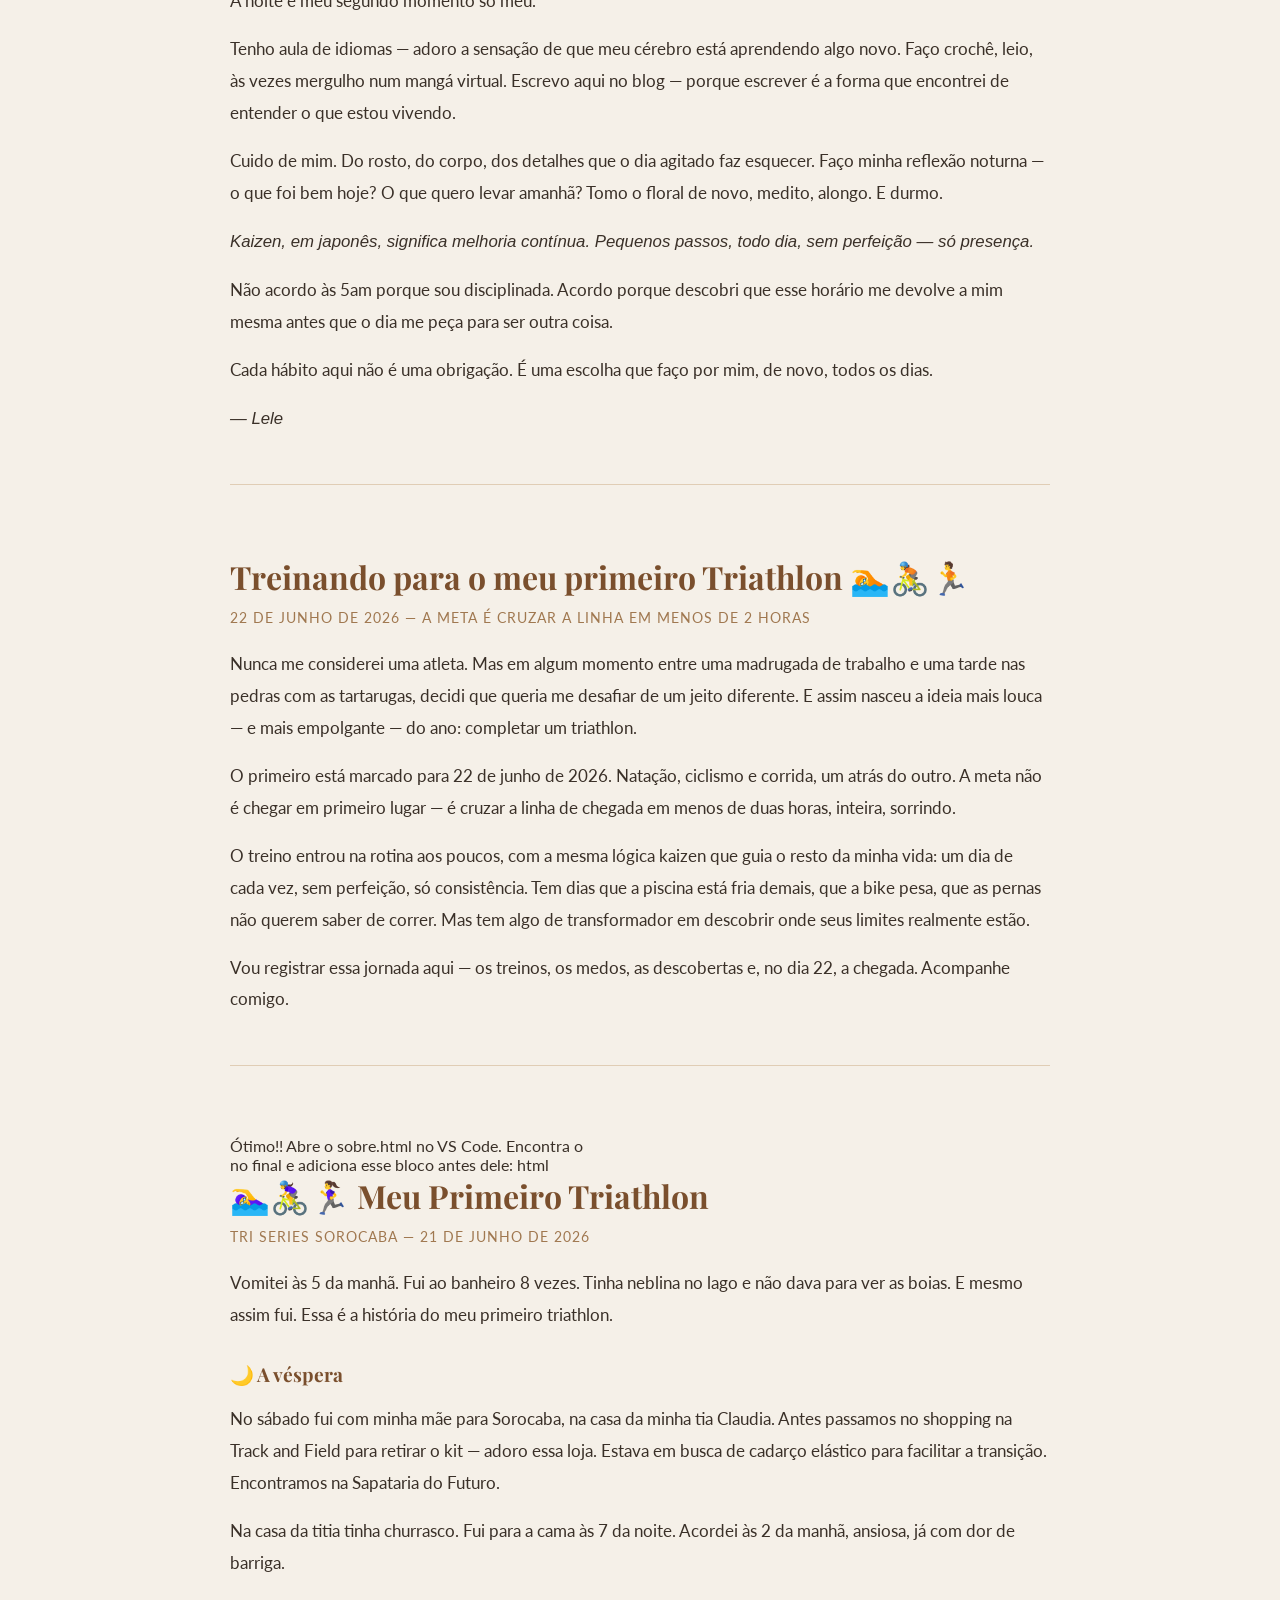
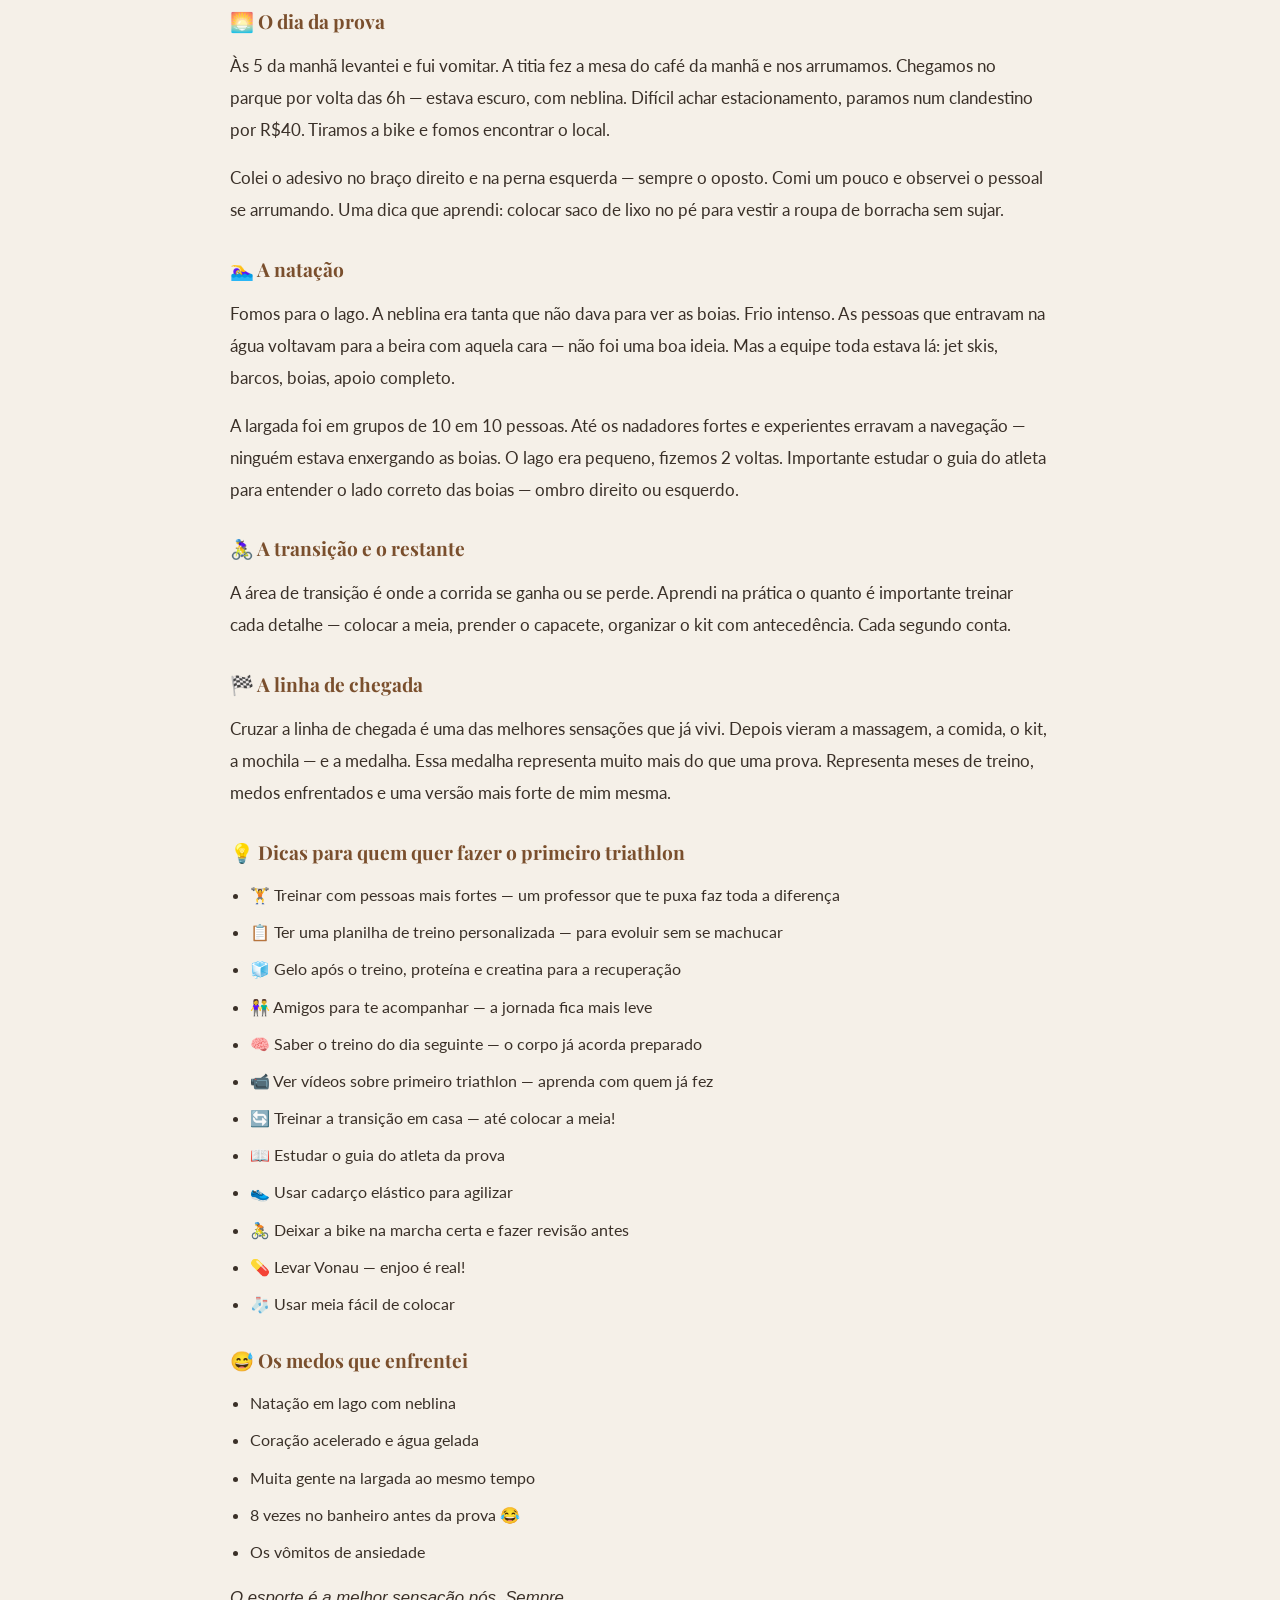
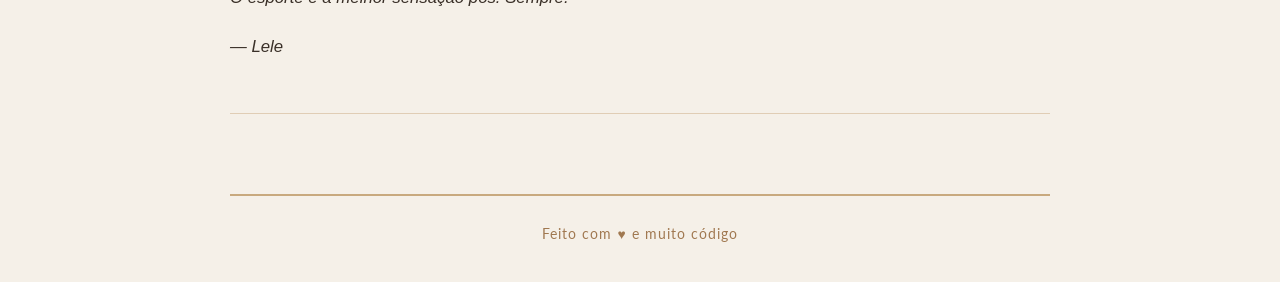
==== commit 07e9498b: "post triathlon adicionado" ====
--- a/sobre.html
+++ b/sobre.html
@@ -201,6 +201,106 @@
           no dia 22, a chegada. Acompanhe comigo.
         </p>
       </article>
+      Ótimo!! Abre o sobre.html no VS Code.
+Encontra o </main> no final e adiciona esse bloco antes dele:
+html      <article>
+        <h2>🏊‍♀️🚴‍♀️🏃‍♀️ Meu Primeiro Triathlon</h2>
+        <p class="data">Tri Series Sorocaba — 21 de junho de 2026</p>
+
+        <p>
+          Vomitei às 5 da manhã. Fui ao banheiro 8 vezes. Tinha neblina no lago 
+          e não dava para ver as boias. E mesmo assim fui. Essa é a história do 
+          meu primeiro triathlon.
+        </p>
+
+        <h3>🌙 A véspera</h3>
+        <p>
+          No sábado fui com minha mãe para Sorocaba, na casa da minha tia Claudia. 
+          Antes passamos no shopping na Track and Field para retirar o kit — adoro 
+          essa loja. Estava em busca de cadarço elástico para facilitar a transição. 
+          Encontramos na Sapataria do Futuro.
+        </p>
+        <p>
+          Na casa da titia tinha churrasco. Fui para a cama às 7 da noite. 
+          Acordei às 2 da manhã, ansiosa, já com dor de barriga.
+        </p>
+
+        <h3>🌅 O dia da prova</h3>
+        <p>
+          Às 5 da manhã levantei e fui vomitar. A titia fez a mesa do café da manhã 
+          e nos arrumamos. Chegamos no parque por volta das 6h — estava escuro, 
+          com neblina. Difícil achar estacionamento, paramos num clandestino por 
+          R$40. Tiramos a bike e fomos encontrar o local.
+        </p>
+        <p>
+          Colei o adesivo no braço direito e na perna esquerda — sempre o oposto. 
+          Comi um pouco e observei o pessoal se arrumando. Uma dica que aprendi: 
+          colocar saco de lixo no pé para vestir a roupa de borracha sem sujar.
+        </p>
+
+        <h3>🏊‍♀️ A natação</h3>
+        <p>
+          Fomos para o lago. A neblina era tanta que não dava para ver as boias. 
+          Frio intenso. As pessoas que entravam na água voltavam para a beira com 
+          aquela cara — não foi uma boa ideia. Mas a equipe toda estava lá: 
+          jet skis, barcos, boias, apoio completo.
+        </p>
+        <p>
+          A largada foi em grupos de 10 em 10 pessoas. Até os nadadores fortes e 
+          experientes erravam a navegação — ninguém estava enxergando as boias. 
+          O lago era pequeno, fizemos 2 voltas. Importante estudar o guia do atleta 
+          para entender o lado correto das boias — ombro direito ou esquerdo.
+        </p>
+
+        <h3>🚴‍♀️ A transição e o restante</h3>
+        <p>
+          A área de transição é onde a corrida se ganha ou se perde. Aprendi na 
+          prática o quanto é importante treinar cada detalhe — colocar a meia, 
+          prender o capacete, organizar o kit com antecedência. Cada segundo conta.
+        </p>
+
+        <h3>🏁 A linha de chegada</h3>
+        <p>
+          Cruzar a linha de chegada é uma das melhores sensações que já vivi. 
+          Depois vieram a massagem, a comida, o kit, a mochila — e a medalha. 
+          Essa medalha representa muito mais do que uma prova. Representa meses 
+          de treino, medos enfrentados e uma versão mais forte de mim mesma.
+        </p>
+
+        <h3>💡 Dicas para quem quer fazer o primeiro triathlon</h3>
+        <ul>
+          <li>🏋️ Treinar com pessoas mais fortes — um professor que te puxa faz toda a diferença</li>
+          <li>📋 Ter uma planilha de treino personalizada — para evoluir sem se machucar</li>
+          <li>🧊 Gelo após o treino, proteína e creatina para a recuperação</li>
+          <li>👫 Amigos para te acompanhar — a jornada fica mais leve</li>
+          <li>🧠 Saber o treino do dia seguinte — o corpo já acorda preparado</li>
+          <li>📹 Ver vídeos sobre primeiro triathlon — aprenda com quem já fez</li>
+          <li>🔄 Treinar a transição em casa — até colocar a meia!</li>
+          <li>📖 Estudar o guia do atleta da prova</li>
+          <li>👟 Usar cadarço elástico para agilizar</li>
+          <li>🚴 Deixar a bike na marcha certa e fazer revisão antes</li>
+          <li>💊 Levar Vonau — enjoo é real!</li>
+          <li>🧦 Usar meia fácil de colocar</li>
+        </ul>
+
+        <h3>😅 Os medos que enfrentei</h3>
+        <ul>
+          <li>Natação em lago com neblina</li>
+          <li>Coração acelerado e água gelada</li>
+          <li>Muita gente na largada ao mesmo tempo</li>
+          <li>8 vezes no banheiro antes da prova 😂</li>
+          <li>Os vômitos de ansiedade</li>
+        </ul>
+
+        <p>
+          <em>O esporte é a melhor sensação pós. Sempre.</em>
+        </p>
+        <p><em>— Lele</em></p>
+
+      </article>
+
+
+
     </main>
 
     <footer>
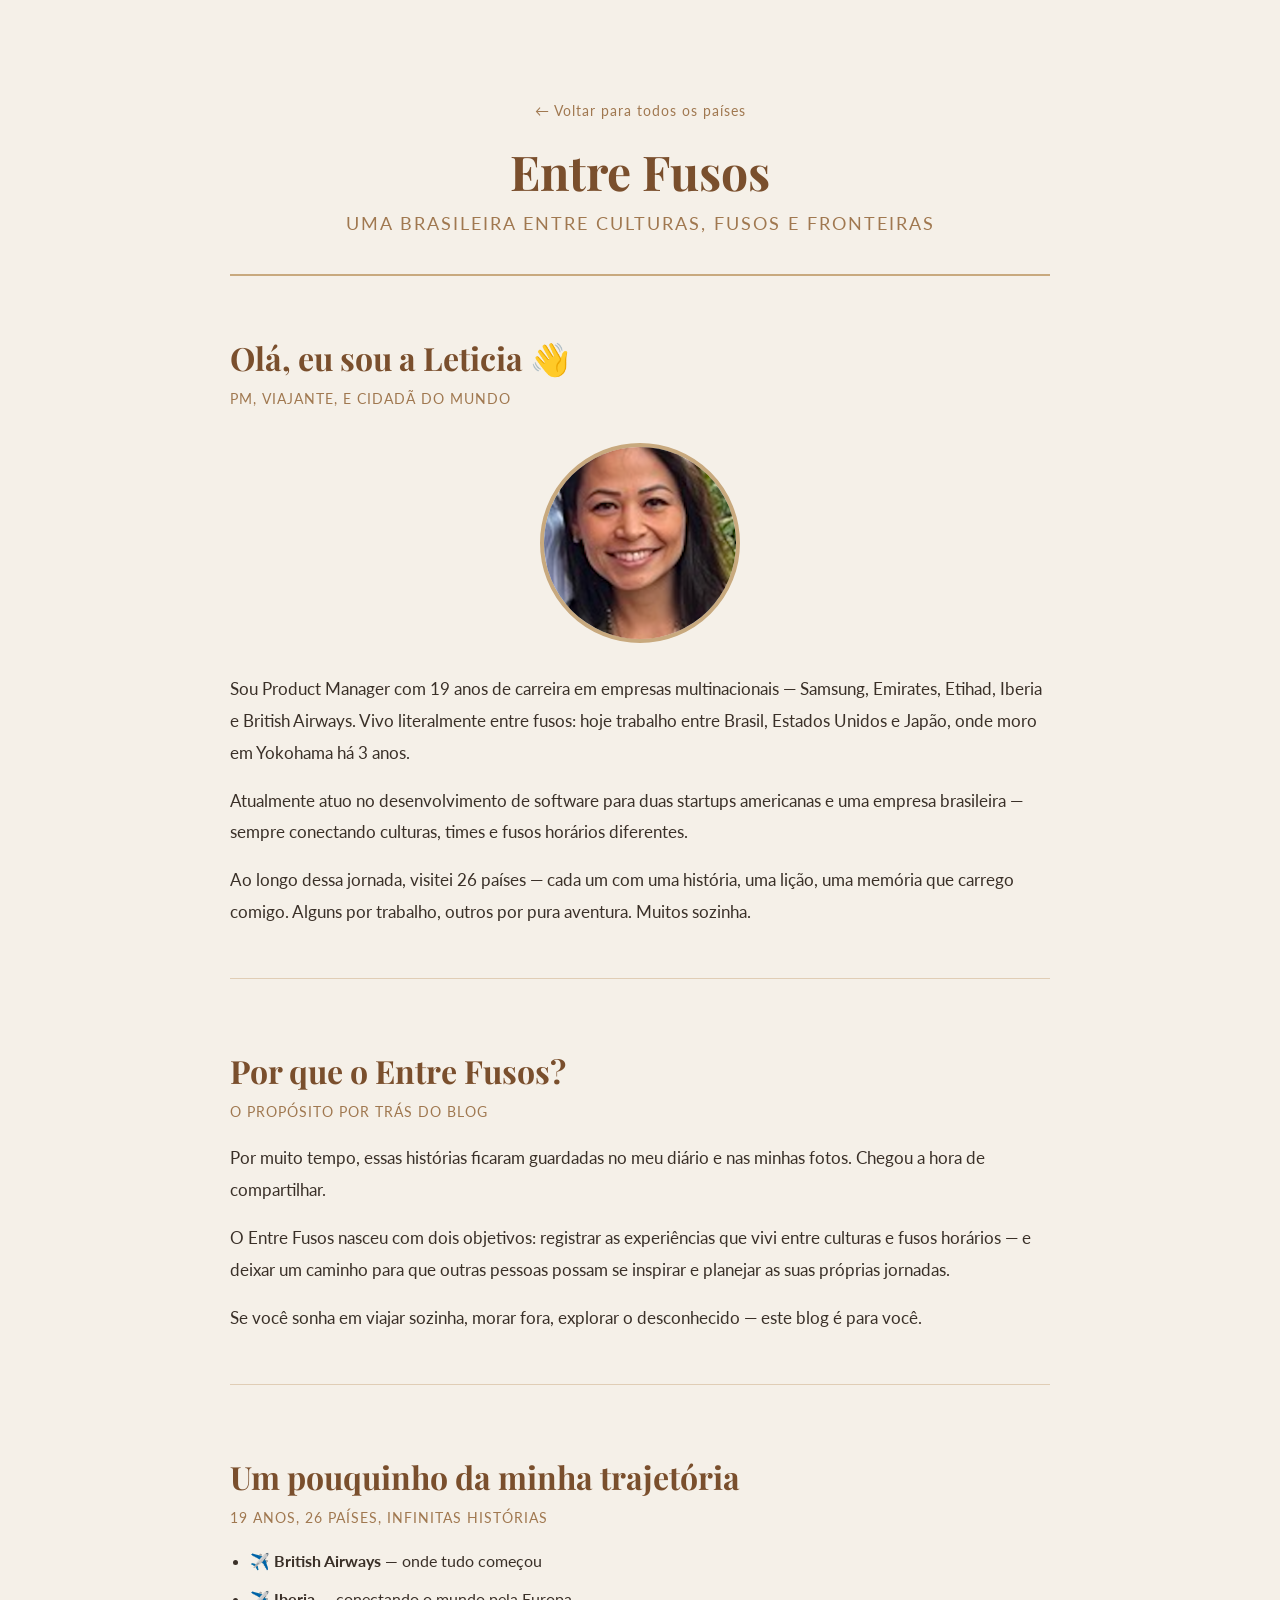
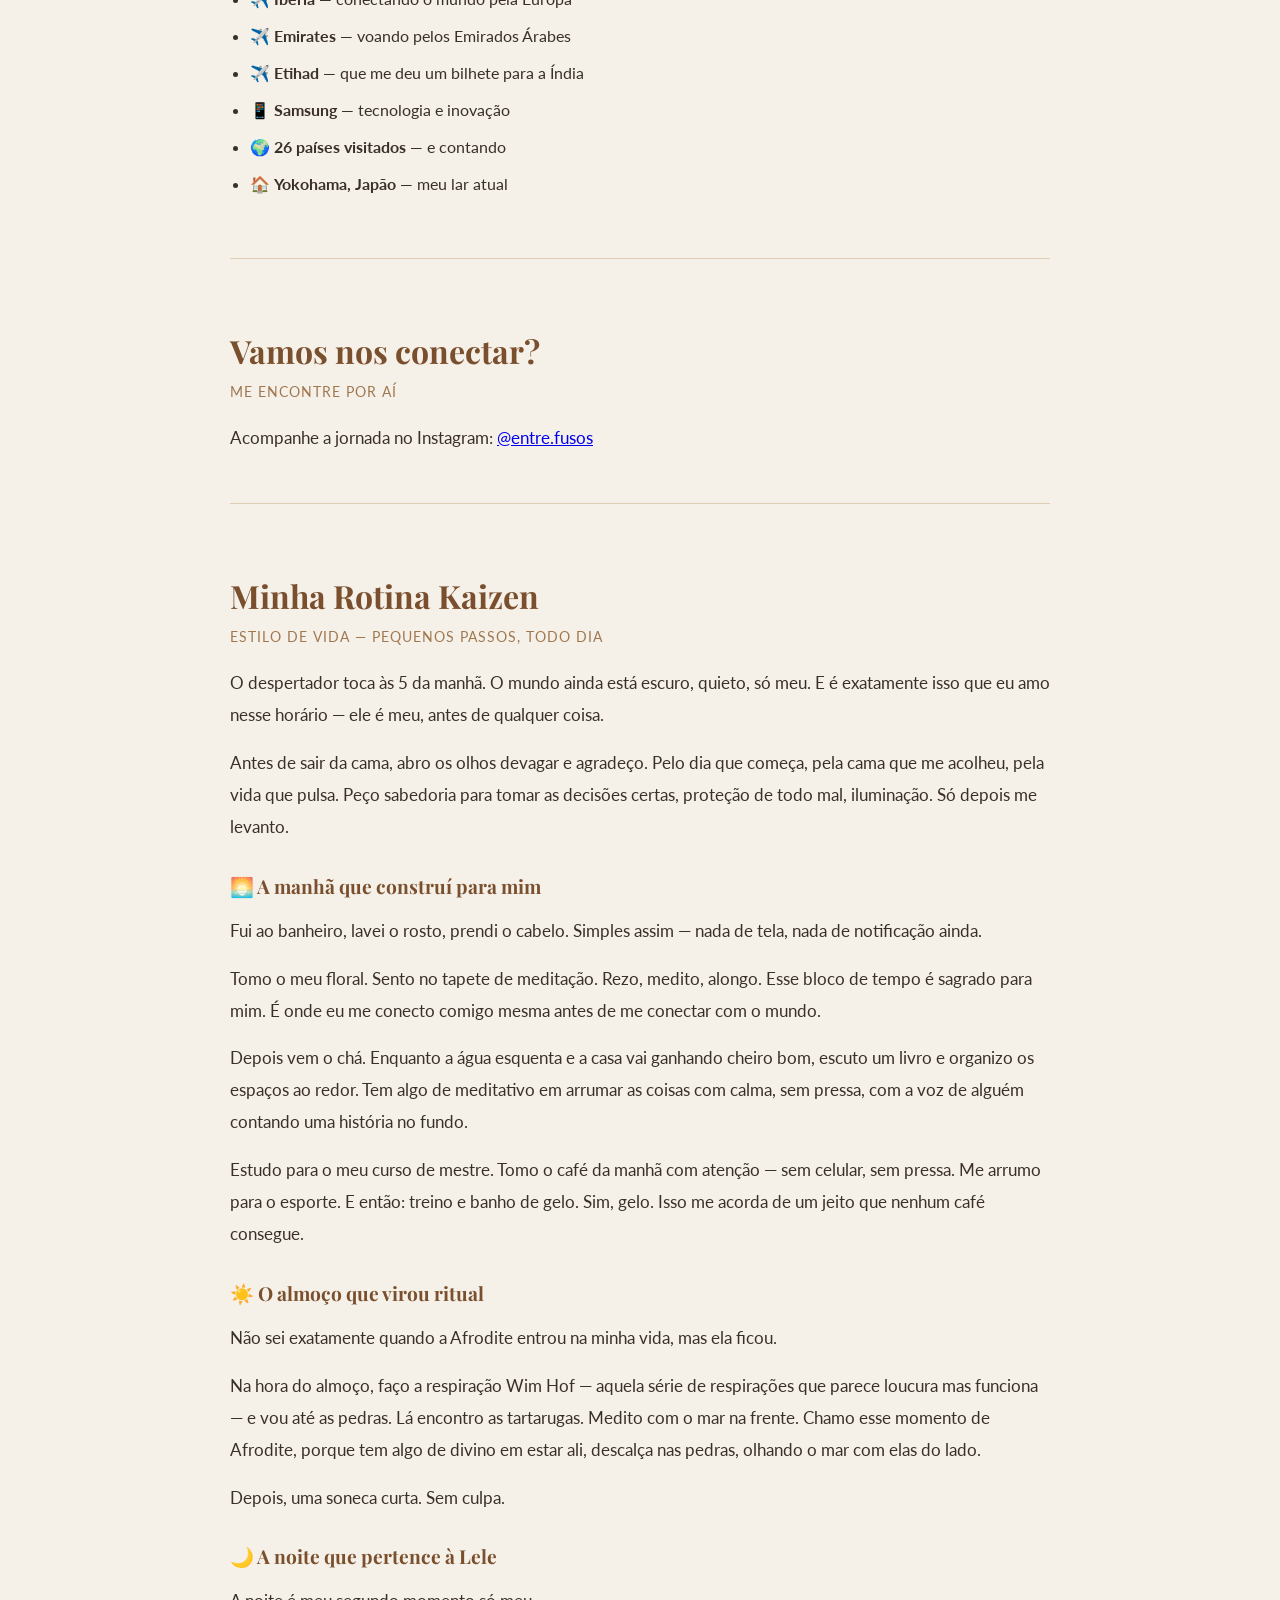
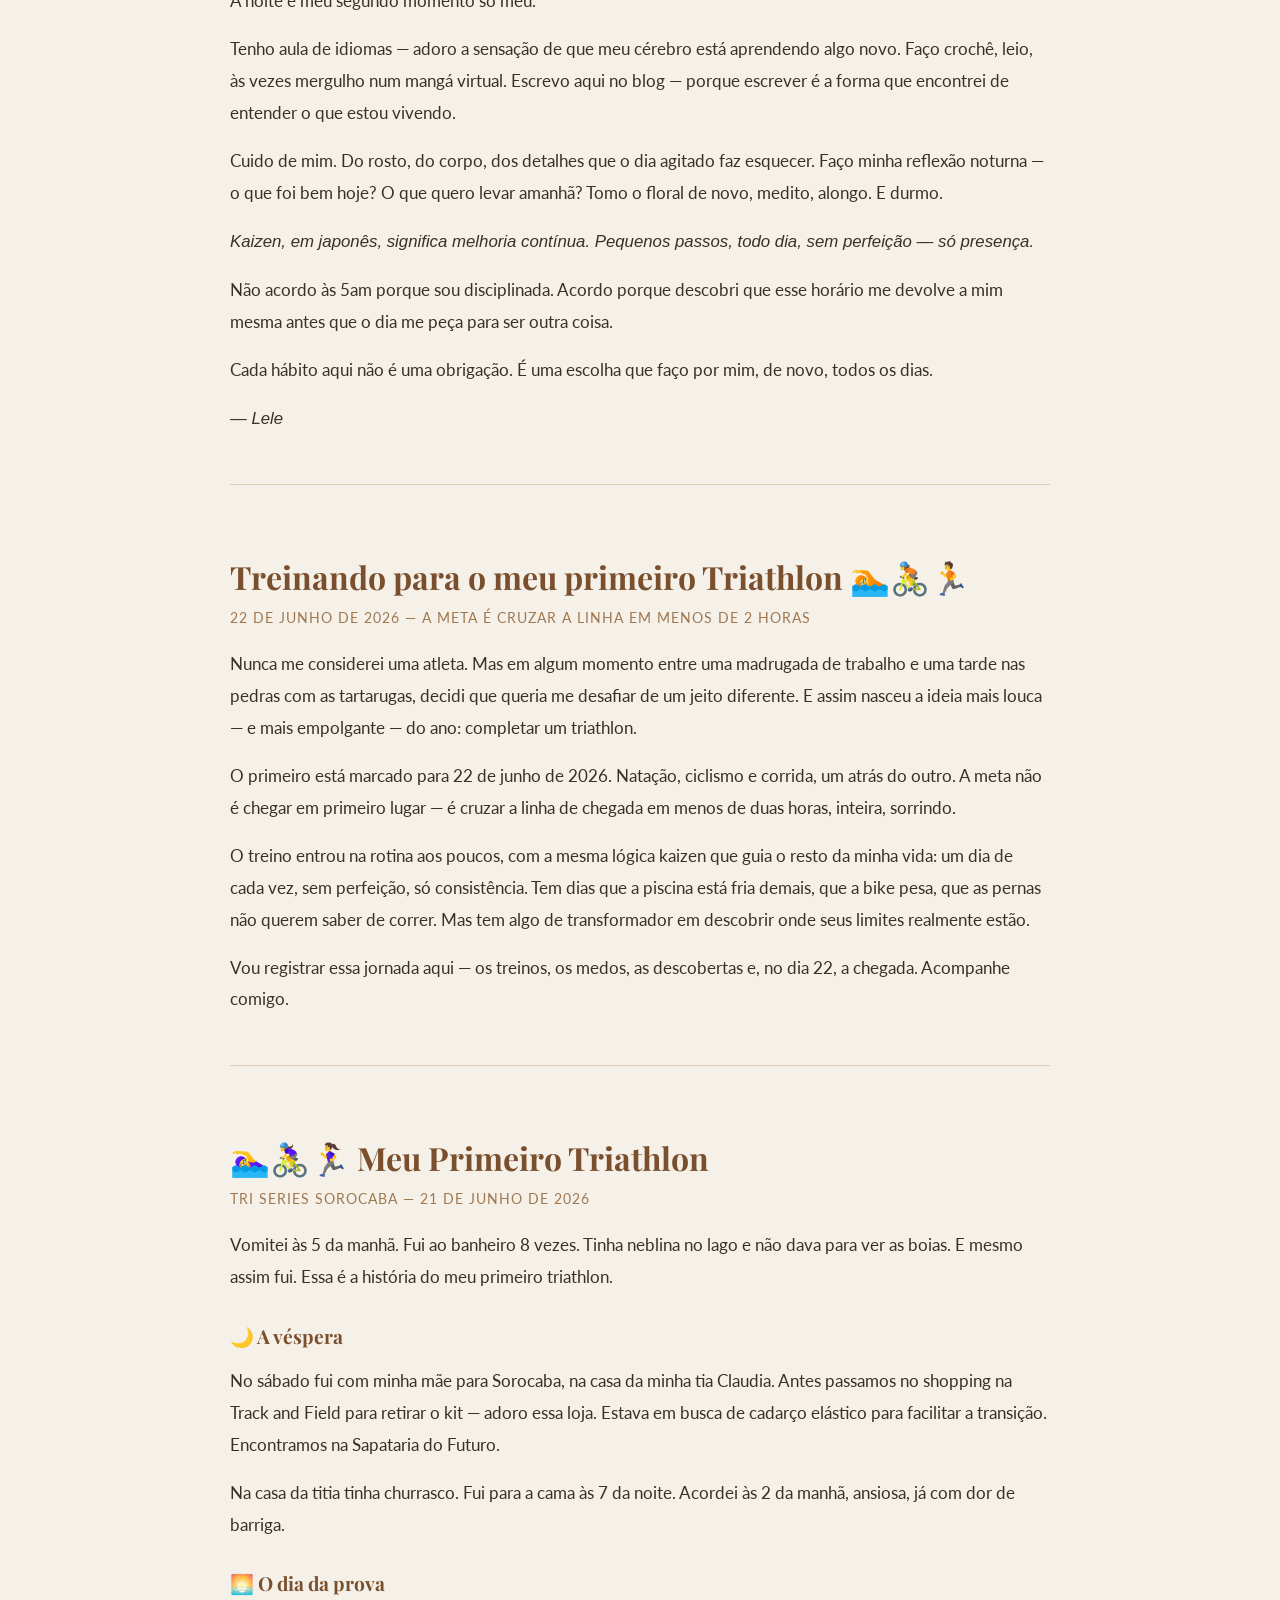
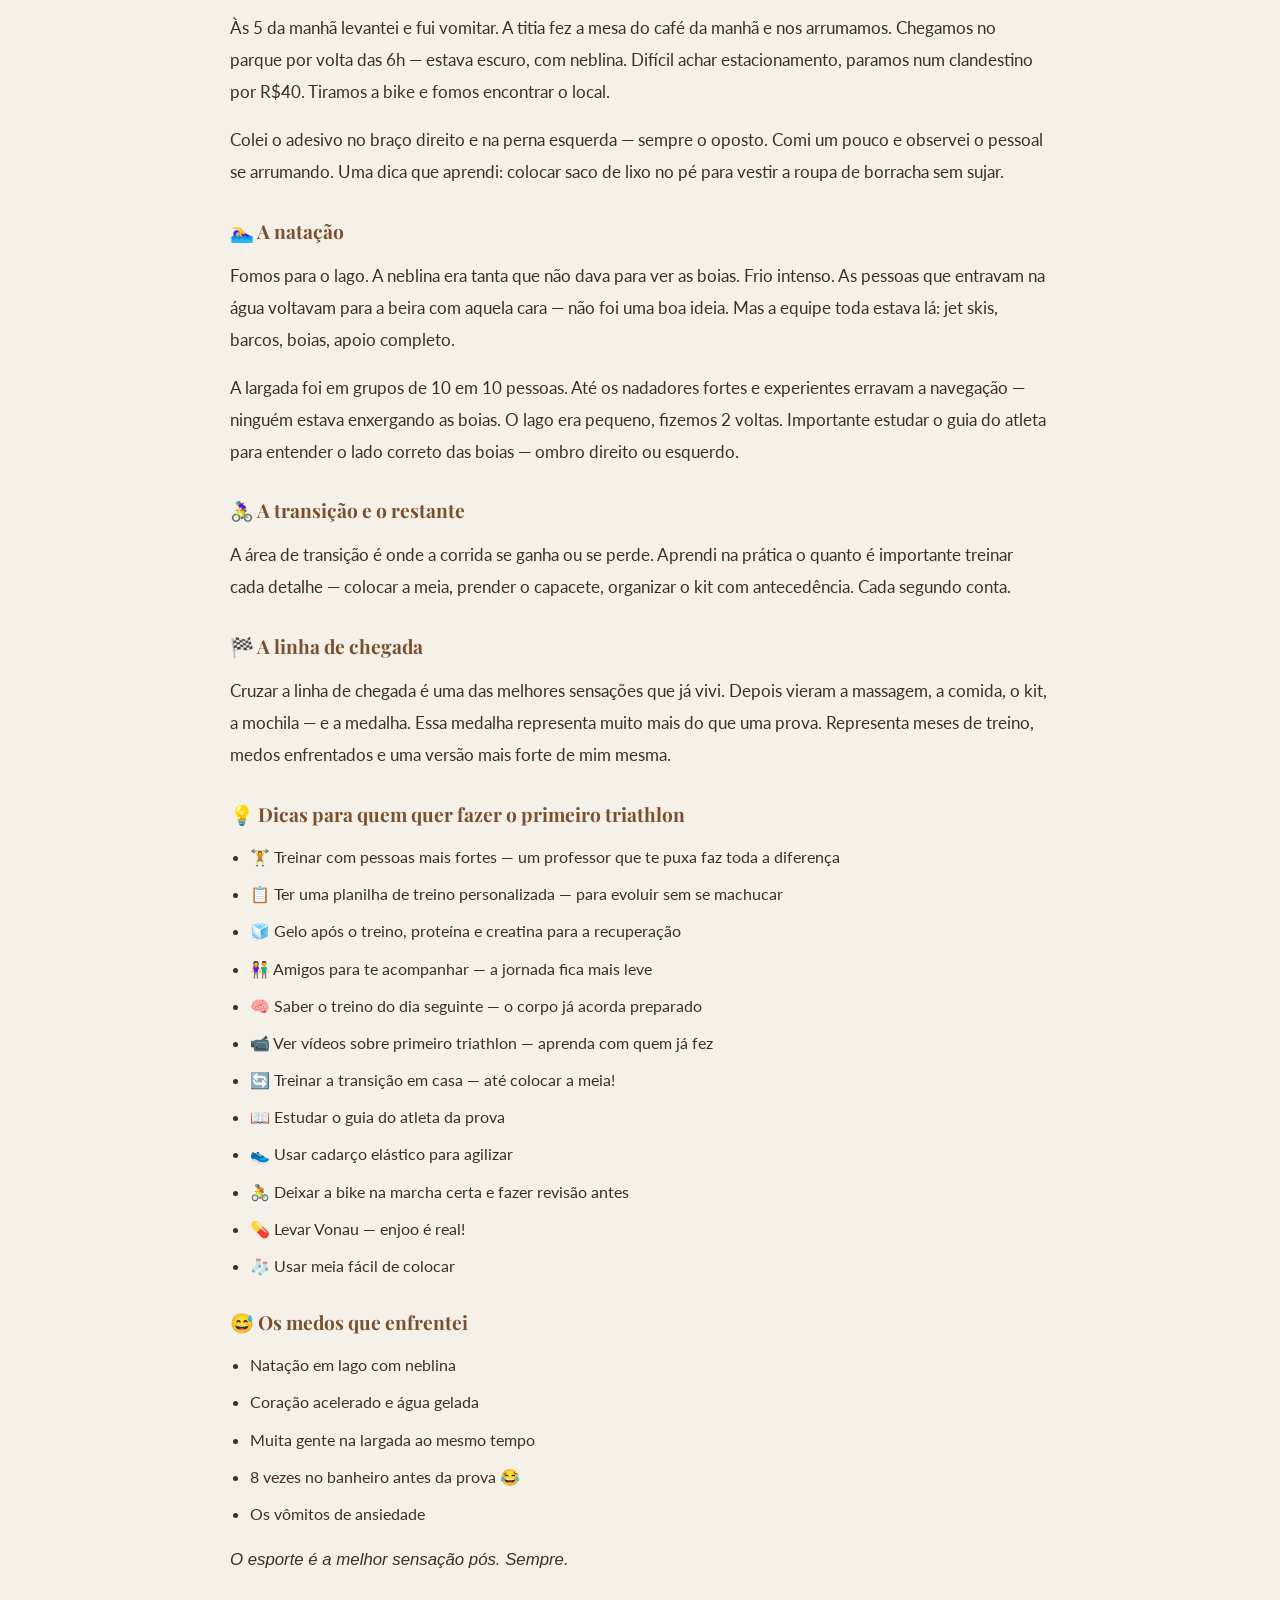
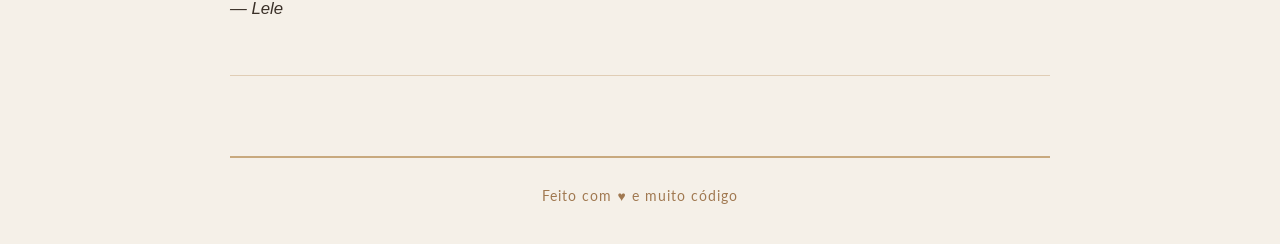
==== commit 7ced12f2: "post triathlon adicionado" ====
--- a/sobre.html
+++ b/sobre.html
@@ -201,9 +201,7 @@
           no dia 22, a chegada. Acompanhe comigo.
         </p>
       </article>
-      Ótimo!! Abre o sobre.html no VS Code.
-Encontra o </main> no final e adiciona esse bloco antes dele:
-html      <article>
+          <article>
         <h2>🏊‍♀️🚴‍♀️🏃‍♀️ Meu Primeiro Triathlon</h2>
         <p class="data">Tri Series Sorocaba — 21 de junho de 2026</p>
 
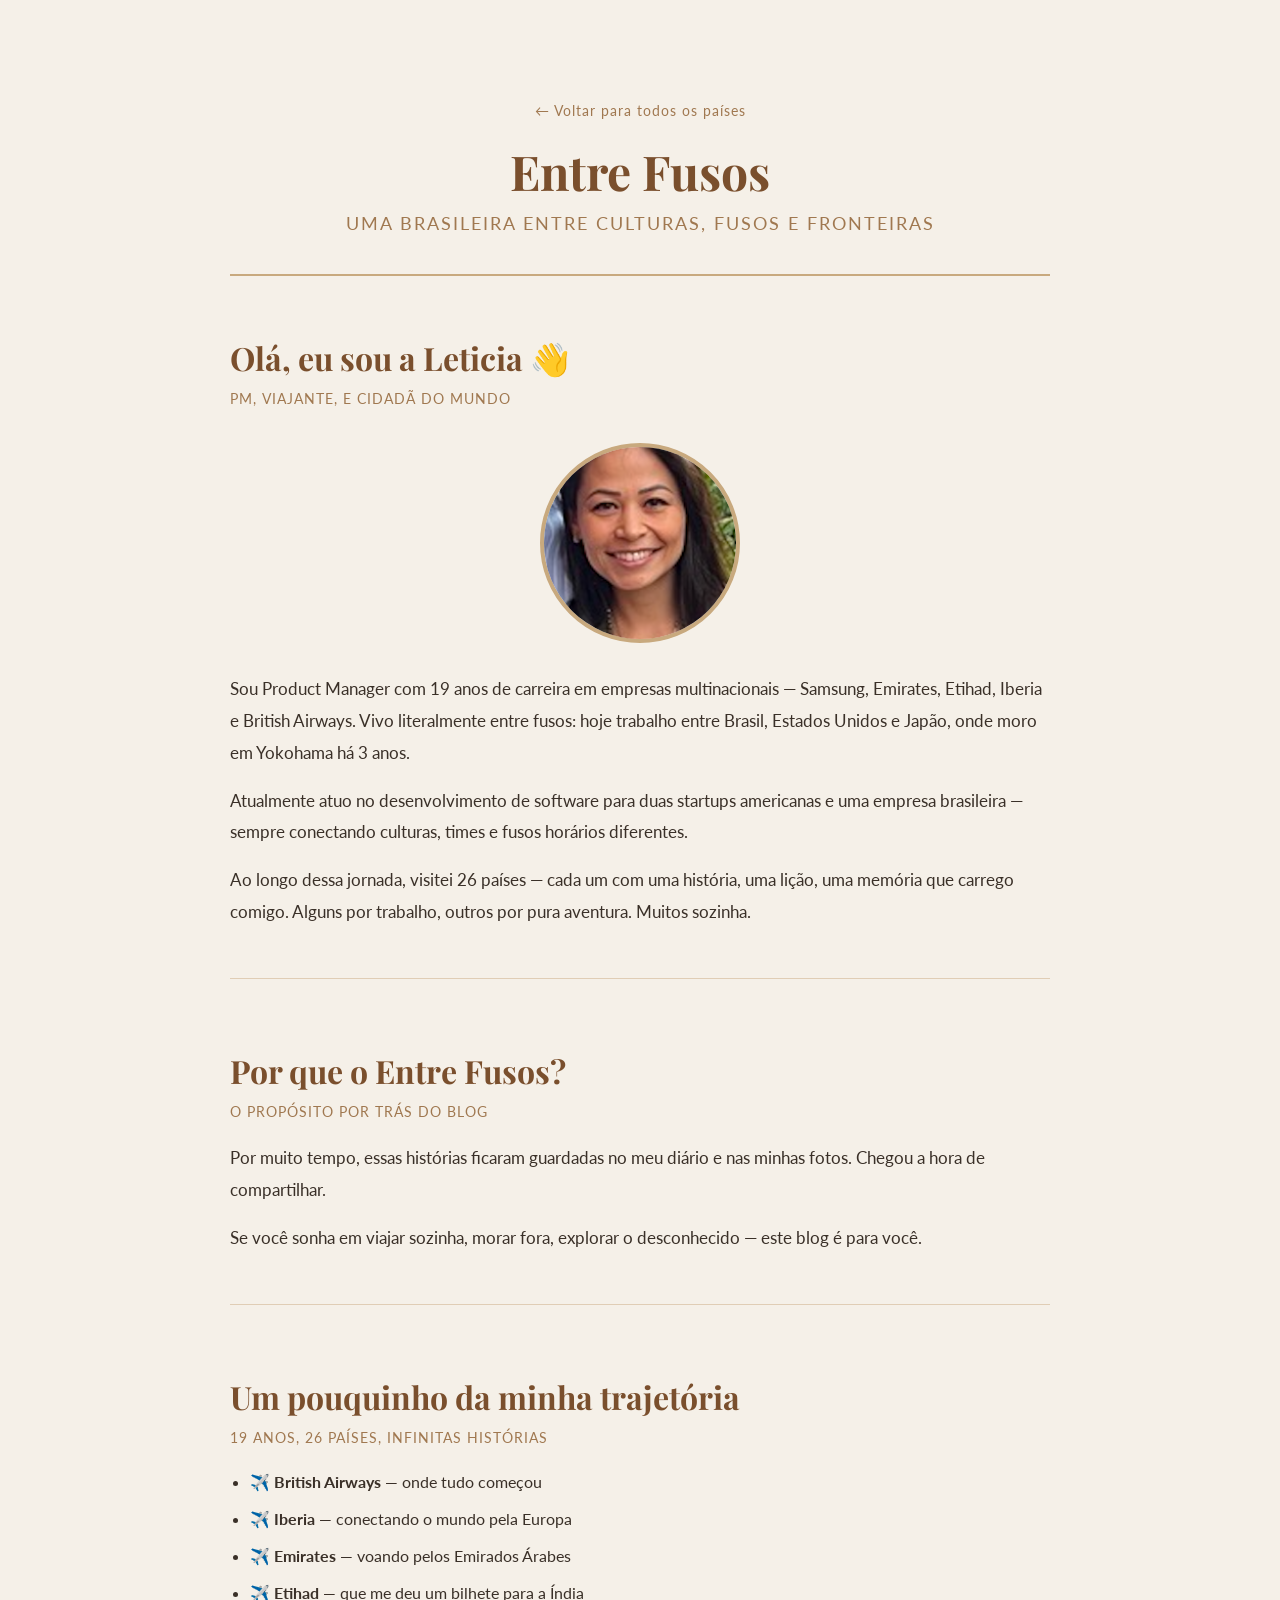
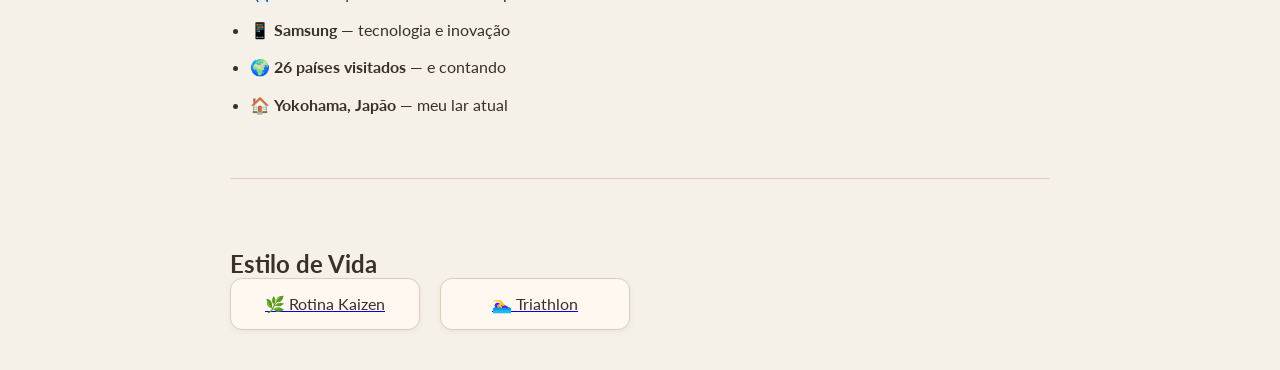
==== commit 4305599a: "cards estilo de vida adicionados" ====
--- a/sobre.html
+++ b/sobre.html
@@ -15,14 +15,15 @@
 
     <main>
 
-<article>
+      <article>
         <h2>Olá, eu sou a Leticia 👋</h2>
         <p class="data">PM, viajante, e cidadã do mundo</p>
-<figure>
+
+        <figure>
           <img src="fotos/lele.png" alt="Leticia Higashi" class="sobre-foto" />
         </figure>
 
-       <p>
+        <p>
           Sou Product Manager com 19 anos de carreira em empresas multinacionais 
           — Samsung, Emirates, Etihad, Iberia e British Airways. Vivo literalmente 
           entre fusos: hoje trabalho entre Brasil, Estados Unidos e Japão, 
@@ -33,7 +34,6 @@
           americanas e uma empresa brasileira — sempre conectando culturas, 
           times e fusos horários diferentes.
         </p>
-
         <p>
           Ao longo dessa jornada, visitei 26 países — cada um com uma história, 
           uma lição, uma memória que carrego comigo. Alguns por trabalho, 
@@ -44,18 +44,10 @@
       <article>
         <h2>Por que o Entre Fusos?</h2>
         <p class="data">O propósito por trás do blog</p>
-
         <p>
           Por muito tempo, essas histórias ficaram guardadas no meu diário e nas 
           minhas fotos. Chegou a hora de compartilhar.
         </p>
-
-        <p>
-          O Entre Fusos nasceu com dois objetivos: registrar as experiências que 
-          vivi entre culturas e fusos horários — e deixar um caminho para que 
-          outras pessoas possam se inspirar e planejar as suas próprias jornadas.
-        </p>
-
         <p>
           Se você sonha em viajar sozinha, morar fora, explorar o desconhecido — 
           este blog é para você.
@@ -65,7 +57,6 @@
       <article>
         <h2>Um pouquinho da minha trajetória</h2>
         <p class="data">19 anos, 26 países, infinitas histórias</p>
-
         <ul>
           <li>✈️ <strong>British Airways</strong> — onde tudo começou</li>
           <li>✈️ <strong>Iberia</strong> — conectando o mundo pela Europa</li>
@@ -77,233 +68,18 @@
         </ul>
       </article>
 
-      <article>
-        <h2>Vamos nos conectar?</h2>
-        <p class="data">Me encontre por aí</p>
-        <p>
-          Acompanhe a jornada no Instagram: 
-          <a href="https://instagram.com/entre.fusos" target="_blank">@entre.fusos</a>
-        </p>
-      </article>
-<article>
-        <h2>Minha Rotina Kaizen</h2>
-        <p class="data">Estilo de vida — pequenos passos, todo dia</p>
+      <!-- Cards de estilo de vida -->
+      <h2>Estilo de Vida</h2>
+      <div class="grade">
 
-        <p>
-          O despertador toca às 5 da manhã. O mundo ainda está escuro, quieto, 
-          só meu. E é exatamente isso que eu amo nesse horário — ele é meu, 
-          antes de qualquer coisa.
-        </p>
-        <p>
-          Antes de sair da cama, abro os olhos devagar e agradeço. Pelo dia que 
-          começa, pela cama que me acolheu, pela vida que pulsa. Peço sabedoria 
-          para tomar as decisões certas, proteção de todo mal, iluminação. 
-          Só depois me levanto.
-        </p>
+        <a href="kaizen.html">
+          <div class="card">
+            <span>🌿 Rotina Kaizen</span>
+          </div>
+        </a>
 
-        <h3>🌅 A manhã que construí para mim</h3>
-        <p>
-          Fui ao banheiro, lavei o rosto, prendi o cabelo. Simples assim — 
-          nada de tela, nada de notificação ainda.
-        </p>
-        <p>
-          Tomo o meu floral. Sento no tapete de meditação. Rezo, medito, alongo. 
-          Esse bloco de tempo é sagrado para mim. É onde eu me conecto comigo 
-          mesma antes de me conectar com o mundo.
-        </p>
-        <p>
-          Depois vem o chá. Enquanto a água esquenta e a casa vai ganhando cheiro 
-          bom, escuto um livro e organizo os espaços ao redor. Tem algo de 
-          meditativo em arrumar as coisas com calma, sem pressa, com a voz de 
-          alguém contando uma história no fundo.
-        </p>
-        <p>
-          Estudo para o meu curso de mestre. Tomo o café da manhã com atenção — 
-          sem celular, sem pressa. Me arrumo para o esporte. E então: treino e 
-          banho de gelo. Sim, gelo. Isso me acorda de um jeito que nenhum café 
-          consegue.
-        </p>
-
-        <h3>☀️ O almoço que virou ritual</h3>
-        <p>
-          Não sei exatamente quando a Afrodite entrou na minha vida, mas ela ficou.
-        </p>
-        <p>
-          Na hora do almoço, faço a respiração Wim Hof — aquela série de 
-          respirações que parece loucura mas funciona — e vou até as pedras. 
-          Lá encontro as tartarugas. Medito com o mar na frente. Chamo esse 
-          momento de Afrodite, porque tem algo de divino em estar ali, descalça 
-          nas pedras, olhando o mar com elas do lado.
-        </p>
-        <p>
-          Depois, uma soneca curta. Sem culpa.
-        </p>
-
-        <h3>🌙 A noite que pertence à Lele</h3>
-        <p>
-          A noite é meu segundo momento só meu.
-        </p>
-        <p>
-          Tenho aula de idiomas — adoro a sensação de que meu cérebro está 
-          aprendendo algo novo. Faço crochê, leio, às vezes mergulho num mangá 
-          virtual. Escrevo aqui no blog — porque escrever é a forma que encontrei 
-          de entender o que estou vivendo.
-        </p>
-        <p>
-          Cuido de mim. Do rosto, do corpo, dos detalhes que o dia agitado faz 
-          esquecer. Faço minha reflexão noturna — o que foi bem hoje? O que quero 
-          levar amanhã? Tomo o floral de novo, medito, alongo. E durmo.
-        </p>
-
-        <p>
-          <em>Kaizen, em japonês, significa melhoria contínua. Pequenos passos, 
-          todo dia, sem perfeição — só presença.</em>
-        </p>
-        <p>
-          Não acordo às 5am porque sou disciplinada. Acordo porque descobri que 
-          esse horário me devolve a mim mesma antes que o dia me peça para ser 
-          outra coisa.
-        </p>
-        <p>
-          Cada hábito aqui não é uma obrigação. É uma escolha que faço por mim, 
-          de novo, todos os dias.
-        </p>
-        <p><em>— Lele</em></p>
-
-      </article>
-
-      <article>
-        <h2>Treinando para o meu primeiro Triathlon 🏊🚴🏃</h2>
-        <p class="data">22 de junho de 2026 — a meta é cruzar a linha em menos de 2 horas</p>
-
-        <p>
-          Nunca me considerei uma atleta. Mas em algum momento entre uma madrugada de trabalho
-          e uma tarde nas pedras com as tartarugas, decidi que queria me desafiar de um jeito
-          diferente. E assim nasceu a ideia mais louca — e mais empolgante — do ano:
-          completar um triathlon.
-        </p>
-
-        <p>
-          O primeiro está marcado para 22 de junho de 2026. Natação, ciclismo e corrida,
-          um atrás do outro. A meta não é chegar em primeiro lugar — é cruzar a linha
-          de chegada em menos de duas horas, inteira, sorrindo.
-        </p>
-
-        <p>
-          O treino entrou na rotina aos poucos, com a mesma lógica kaizen que guia o resto
-          da minha vida: um dia de cada vez, sem perfeição, só consistência.
-          Tem dias que a piscina está fria demais, que a bike pesa, que as pernas não querem saber
-          de correr. Mas tem algo de transformador em descobrir onde seus limites realmente estão.
-        </p>
-
-        <p>
-          Vou registrar essa jornada aqui — os treinos, os medos, as descobertas e,
-          no dia 22, a chegada. Acompanhe comigo.
-        </p>
-      </article>
-          <article>
-        <h2>🏊‍♀️🚴‍♀️🏃‍♀️ Meu Primeiro Triathlon</h2>
-        <p class="data">Tri Series Sorocaba — 21 de junho de 2026</p>
-
-        <p>
-          Vomitei às 5 da manhã. Fui ao banheiro 8 vezes. Tinha neblina no lago 
-          e não dava para ver as boias. E mesmo assim fui. Essa é a história do 
-          meu primeiro triathlon.
-        </p>
-
-        <h3>🌙 A véspera</h3>
-        <p>
-          No sábado fui com minha mãe para Sorocaba, na casa da minha tia Claudia. 
-          Antes passamos no shopping na Track and Field para retirar o kit — adoro 
-          essa loja. Estava em busca de cadarço elástico para facilitar a transição. 
-          Encontramos na Sapataria do Futuro.
-        </p>
-        <p>
-          Na casa da titia tinha churrasco. Fui para a cama às 7 da noite. 
-          Acordei às 2 da manhã, ansiosa, já com dor de barriga.
-        </p>
-
-        <h3>🌅 O dia da prova</h3>
-        <p>
-          Às 5 da manhã levantei e fui vomitar. A titia fez a mesa do café da manhã 
-          e nos arrumamos. Chegamos no parque por volta das 6h — estava escuro, 
-          com neblina. Difícil achar estacionamento, paramos num clandestino por 
-          R$40. Tiramos a bike e fomos encontrar o local.
-        </p>
-        <p>
-          Colei o adesivo no braço direito e na perna esquerda — sempre o oposto. 
-          Comi um pouco e observei o pessoal se arrumando. Uma dica que aprendi: 
-          colocar saco de lixo no pé para vestir a roupa de borracha sem sujar.
-        </p>
-
-        <h3>🏊‍♀️ A natação</h3>
-        <p>
-          Fomos para o lago. A neblina era tanta que não dava para ver as boias. 
-          Frio intenso. As pessoas que entravam na água voltavam para a beira com 
-          aquela cara — não foi uma boa ideia. Mas a equipe toda estava lá: 
-          jet skis, barcos, boias, apoio completo.
-        </p>
-        <p>
-          A largada foi em grupos de 10 em 10 pessoas. Até os nadadores fortes e 
-          experientes erravam a navegação — ninguém estava enxergando as boias. 
-          O lago era pequeno, fizemos 2 voltas. Importante estudar o guia do atleta 
-          para entender o lado correto das boias — ombro direito ou esquerdo.
-        </p>
-
-        <h3>🚴‍♀️ A transição e o restante</h3>
-        <p>
-          A área de transição é onde a corrida se ganha ou se perde. Aprendi na 
-          prática o quanto é importante treinar cada detalhe — colocar a meia, 
-          prender o capacete, organizar o kit com antecedência. Cada segundo conta.
-        </p>
-
-        <h3>🏁 A linha de chegada</h3>
-        <p>
-          Cruzar a linha de chegada é uma das melhores sensações que já vivi. 
-          Depois vieram a massagem, a comida, o kit, a mochila — e a medalha. 
-          Essa medalha representa muito mais do que uma prova. Representa meses 
-          de treino, medos enfrentados e uma versão mais forte de mim mesma.
-        </p>
-
-        <h3>💡 Dicas para quem quer fazer o primeiro triathlon</h3>
-        <ul>
-          <li>🏋️ Treinar com pessoas mais fortes — um professor que te puxa faz toda a diferença</li>
-          <li>📋 Ter uma planilha de treino personalizada — para evoluir sem se machucar</li>
-          <li>🧊 Gelo após o treino, proteína e creatina para a recuperação</li>
-          <li>👫 Amigos para te acompanhar — a jornada fica mais leve</li>
-          <li>🧠 Saber o treino do dia seguinte — o corpo já acorda preparado</li>
-          <li>📹 Ver vídeos sobre primeiro triathlon — aprenda com quem já fez</li>
-          <li>🔄 Treinar a transição em casa — até colocar a meia!</li>
-          <li>📖 Estudar o guia do atleta da prova</li>
-          <li>👟 Usar cadarço elástico para agilizar</li>
-          <li>🚴 Deixar a bike na marcha certa e fazer revisão antes</li>
-          <li>💊 Levar Vonau — enjoo é real!</li>
-          <li>🧦 Usar meia fácil de colocar</li>
-        </ul>
-
-        <h3>😅 Os medos que enfrentei</h3>
-        <ul>
-          <li>Natação em lago com neblina</li>
-          <li>Coração acelerado e água gelada</li>
-          <li>Muita gente na largada ao mesmo tempo</li>
-          <li>8 vezes no banheiro antes da prova 😂</li>
-          <li>Os vômitos de ansiedade</li>
-        </ul>
-
-        <p>
-          <em>O esporte é a melhor sensação pós. Sempre.</em>
-        </p>
-        <p><em>— Lele</em></p>
-
-      </article>
-
-
-
-    </main>
-
-    <footer>
-      <p>Feito com ♥ e muito código</p>
-    </footer>
-
-  </body>
-</html>+        <a href="triathlon.html">
+          <div class="card">
+            <span>🏊‍♀️ Triathlon</span>
+          </div>
+        </a>
